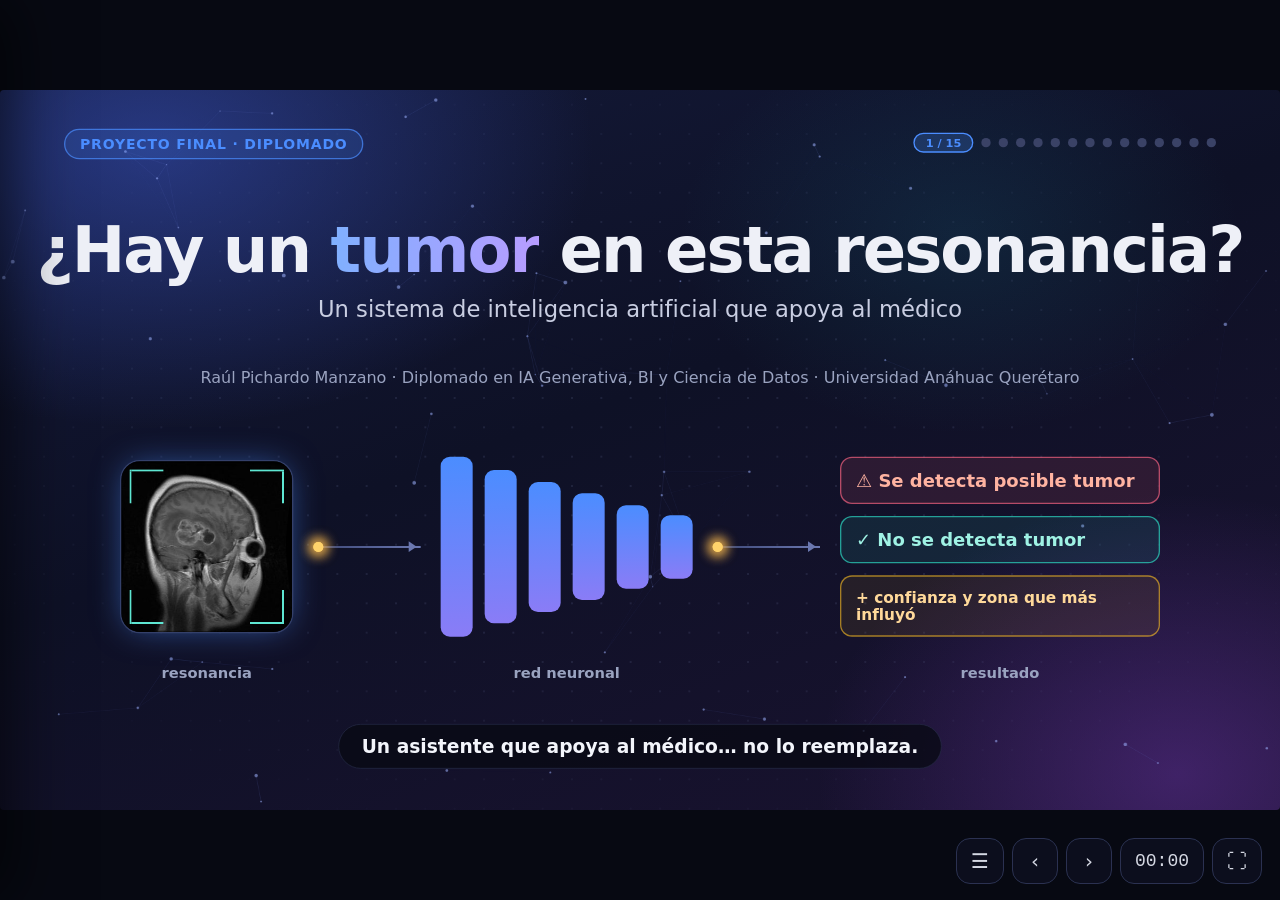
==== presentacion/presentacion.html @ 1e0844f5 "Proyecto final: sistema de apoyo para detección de tumores cerebrales Análisis completo (limpieza, e" ====
<!doctype html>
<html lang="es">
<head>
<meta charset="utf-8">
<meta name="viewport" content="width=device-width, initial-scale=1">
<title>Detección de tumores cerebrales con IA</title>
<style>
:root{
  --fondo:#0d1020; --texto:#eef0f7; --tenue:#9aa3c0; --tenue2:#69708c;
  --azul:#4b8dff; --verde:#2dd4bf; --naranja:#fb7a1e; --morado:#a78bfa; --rosa:#f0607f; --amarillo:#fbbf24;
  --tarjeta:rgba(20,24,44,.72); --borde:#2c3456;
  --sans:"Inter","Segoe UI Variable Display","Segoe UI",system-ui,-apple-system,Roboto,Arial,sans-serif;
  --mono:"JetBrains Mono","Cascadia Code","Consolas","Courier New",monospace;
  --acento:var(--azul);
}
*{box-sizing:border-box}
html,body{margin:0;height:100%;background:#070912;color:var(--texto);font-family:var(--sans);overflow:hidden}
button{font-family:inherit}
#escenario{position:absolute;left:50%;top:50%;width:1920px;height:1080px;transform-origin:center center;overflow:hidden;border-radius:6px}

/* ---------- fondo animado ---------- */
.fondo{position:absolute;inset:0;background:
  radial-gradient(1100px 700px at 12% 8%, rgba(56,82,190,.55), transparent 60%),
  radial-gradient(900px 700px at 92% 95%, rgba(110,54,170,.45), transparent 60%),
  radial-gradient(700px 500px at 75% 20%, rgba(30,120,150,.18), transparent 60%),
  linear-gradient(160deg,#141a3a 0%,#0e1126 45%,#1a1230 100%);
  animation:respira 18s ease-in-out infinite alternate}
@keyframes respira{from{filter:hue-rotate(0deg) brightness(1)}to{filter:hue-rotate(-14deg) brightness(1.08)}}
.rejilla{position:absolute;inset:0;background-image:radial-gradient(rgba(150,165,220,.12) 1.4px,transparent 1.6px);background-size:44px 44px;mask-image:radial-gradient(ellipse at center,#000 40%,transparent 85%)}
#particulas{position:absolute;inset:0}

/* ---------- cabecera fija ---------- */
.pildora{position:absolute;left:96px;top:58px;padding:9px 22px;border-radius:999px;font-size:21px;font-weight:700;letter-spacing:.06em;
  color:var(--acento);border:2px solid color-mix(in srgb,var(--acento) 70%,transparent);background:color-mix(in srgb,var(--acento) 14%,transparent);
  transition:color .6s,border-color .6s,background .6s;z-index:5}
.puntos{position:absolute;right:96px;top:64px;display:flex;gap:12px;align-items:center;z-index:5}
.puntos button{width:14px;height:14px;border-radius:999px;border:0;padding:0;background:#3a4266;cursor:pointer;transition:all .5s cubic-bezier(.2,.8,.2,1)}
.puntos button.visto{background:#5b6694}
.puntos button.actual{width:auto;height:30px;padding:0 16px;background:color-mix(in srgb,var(--acento) 22%,transparent);border:2px solid var(--acento);color:var(--acento);font-weight:700;font-size:17px}

/* ---------- diapositivas ---------- */
.slide{position:absolute;inset:0;opacity:0;visibility:hidden;transition:opacity .7s ease,visibility 0s linear .7s}
.slide.activa{opacity:1;visibility:visible;transition:opacity .7s ease}
.titulo{position:absolute;left:96px;top:118px;margin:0;font-size:68px;font-weight:800;letter-spacing:-.02em;line-height:1.08}
.subrayado{position:absolute;left:96px;top:208px;height:6px;width:0;border-radius:6px;background:var(--acento);transition:width .9s cubic-bezier(.2,.8,.2,1) .35s}
.slide.activa .subrayado{width:110px}
.cuerpo{position:absolute;left:96px;right:96px;top:268px;bottom:150px}

.en{opacity:0;transform:translateY(34px) scale(.98);filter:blur(6px)}
.slide.activa .en{opacity:1;transform:none;filter:none;transition:opacity .9s cubic-bezier(.2,.8,.2,1),transform .9s cubic-bezier(.2,.8,.2,1),filter .9s;transition-delay:calc(var(--d,0) * 1s)}
.slide.activa .en.izq{transition-delay:calc(var(--d,0) * 1s)}
.en.izq{transform:translateX(-50px)}
.en.der{transform:translateX(50px)}
.en.zoom{transform:scale(.85)}

.tarjeta{--c:var(--azul);position:relative;background:var(--tarjeta);border:2px solid var(--borde);border-radius:26px;padding:30px 34px;backdrop-filter:blur(6px)}
.tarjeta.brillo{border-color:color-mix(in srgb,var(--c) 75%,transparent);box-shadow:0 0 0 1px color-mix(in srgb,var(--c) 20%,transparent),0 0 42px -6px color-mix(in srgb,var(--c) 55%,transparent)}
.tarjeta.pulso{animation:pulso 2.6s ease-in-out infinite}
@keyframes pulso{50%{box-shadow:0 0 0 1px color-mix(in srgb,var(--c) 30%,transparent),0 0 70px 4px color-mix(in srgb,var(--c) 60%,transparent)}}
.c-azul{--c:var(--azul)} .c-verde{--c:var(--verde)} .c-naranja{--c:var(--naranja)} .c-morado{--c:var(--morado)} .c-rosa{--c:var(--rosa)} .c-amarillo{--c:var(--amarillo)}
.etiqueta{font-size:22px;font-weight:700;letter-spacing:.08em;text-transform:uppercase;color:var(--tenue)}
.grande{font-size:44px;font-weight:800;line-height:1.15}
.texto{font-size:30px;line-height:1.35;color:#d7dbea}
.tenue{color:var(--tenue)}
.mono{font-family:var(--mono)}
.chip{display:inline-flex;align-items:center;gap:10px;padding:10px 20px;border-radius:14px;border:2px solid var(--borde);background:#161a2e;font-size:24px;font-weight:600;color:#dfe3f2}
.chip b{font-family:var(--mono);font-weight:700}
.icono{width:1em;height:1em;vertical-align:-.12em}

/* ---------- narración ---------- */
.narracion{position:absolute;left:50%;bottom:62px;transform:translateX(-50%);max-width:1500px;padding:16px 34px;border-radius:999px;background:rgba(8,10,20,.78);
  border:1px solid #262c48;font-size:28px;font-weight:600;color:#f3f5fb;text-align:center;white-space:nowrap;z-index:5;transition:opacity .5s,transform .5s}
.narracion.cambia{opacity:0;transform:translateX(-50%) translateY(16px)}
.barra-avance{position:absolute;left:0;bottom:0;height:7px;width:0;background:linear-gradient(90deg,var(--azul),var(--morado),var(--verde));transition:width .8s cubic-bezier(.2,.8,.2,1);z-index:5}

/* ---------- controles (fuera del escenario) ---------- */
.controles{position:fixed;right:18px;bottom:16px;display:flex;gap:8px;z-index:50;opacity:.92;transition:opacity .6s}
.controles.oculto{opacity:0;pointer-events:none}
.controles button{min-width:46px;height:46px;border-radius:14px;border:1px solid #2f3657;background:rgba(15,18,34,.88);color:#e8ebf6;font-size:20px;cursor:pointer;padding:0 14px}
.controles button:hover,.controles button:focus-visible{background:#232a4b;outline:2px solid var(--azul);outline-offset:1px}
.reloj{font-family:var(--mono);font-size:18px!important}
.reloj.tarde{color:var(--naranja)}
.panel{position:fixed;left:0;top:0;bottom:0;width:380px;max-width:92vw;background:#0a0c18;box-shadow:20px 0 60px rgba(0,0,0,.6);border-right:1px solid #262c48;z-index:60;
  transform:translateX(-102%);transition:transform .45s cubic-bezier(.2,.8,.2,1);display:flex;flex-direction:column;color:var(--texto)}
.panel.abierto{transform:none}
.panel header{padding:22px 22px 10px;display:flex;justify-content:space-between;align-items:center}
.panel h2{margin:0;font-size:22px}
.panel .ayuda{padding:0 22px 12px;color:var(--tenue);font-size:14px;line-height:1.5}
.panel ol{list-style:none;margin:0;padding:6px 12px 20px;overflow:auto;flex:1}
.panel li{display:flex;align-items:center;gap:6px;margin:4px 0;border-radius:12px}
.panel li.actual{background:#1b2140}
.panel li.oculta .ir{opacity:.42;text-decoration:line-through}
.panel .ir{flex:1;text-align:left;background:none;border:0;color:inherit;font-size:16px;padding:11px 10px;border-radius:10px;cursor:pointer;display:flex;gap:10px}
.panel .ir span{font-family:var(--mono);color:var(--tenue);min-width:24px}
.panel .ojo{background:none;border:1px solid #2f3657;color:#cfd4e6;border-radius:10px;width:44px;height:38px;cursor:pointer;font-size:16px}
.panel .ojo[aria-pressed="false"]{color:#ff9b7a;border-color:#5a3a3a}
.panel .ir:hover,.panel .ojo:hover{background:#20274a}
.panel footer{padding:14px 22px;border-top:1px solid #262c48;display:flex;gap:10px}
.panel footer button,.panel header button{background:#1b2140;border:1px solid #2f3657;color:#e8ebf6;border-radius:10px;padding:9px 14px;cursor:pointer;font-size:14px}
.sr{position:absolute;width:1px;height:1px;overflow:hidden;clip:rect(0 0 0 0)}

/* =================== DIAPOSITIVA 1 · portada =================== */
.portada .sobre{position:absolute;left:0;right:0;top:170px;text-align:center}
.portada h1{margin:22px 0 0;font-size:96px;font-weight:800;letter-spacing:-.03em;line-height:1.02}
.portada h1 em{font-style:normal;background:linear-gradient(90deg,#7fb0ff,#b79cff,#5ee6d2);-webkit-background-clip:text;background-clip:text;color:transparent;background-size:200% 100%;animation:brillo 6s linear infinite}
@keyframes brillo{to{background-position:200% 0}}
.portada .sub{margin-top:18px;font-size:34px;color:#c9cee2}
.flujo{position:absolute;left:180px;right:180px;top:520px;height:330px;display:flex;align-items:center;justify-content:space-between}
.mri{position:relative;width:260px;height:260px;border-radius:30px;overflow:hidden;border:2px solid #34406a;background:#05060c;box-shadow:0 0 50px -10px rgba(75,141,255,.6)}
.mri img{width:100%;height:100%;object-fit:cover;opacity:.92}
.mri::after{content:"";position:absolute;left:0;right:0;height:70px;top:-70px;background:linear-gradient(180deg,transparent,rgba(94,230,210,.55),transparent);animation:escaneo 2.8s ease-in-out infinite}
@keyframes escaneo{to{top:260px}}
.esquinas{position:absolute;inset:12px;border:3px solid transparent;border-image:linear-gradient(#5ee6d2,#5ee6d2) 1;clip-path:polygon(0 0,22% 0,22% 4px,4px 4px,4px 22%,0 22%,0 78%,4px 78%,4px calc(100% - 4px),22% calc(100% - 4px),22% 100%,78% 100%,78% calc(100% - 4px),calc(100% - 4px) calc(100% - 4px),calc(100% - 4px) 78%,100% 78%,100% 22%,calc(100% - 4px) 22%,calc(100% - 4px) 4px,78% 4px,78% 0,100% 0,100% 100%,0 100%)}
.flecha{position:relative;flex:1;height:3px;margin:0 30px;background:linear-gradient(90deg,#3b4675,#6b78b0)}
.flecha::after{content:"";position:absolute;right:-2px;top:-7px;border:8px solid transparent;border-left:12px solid #6b78b0}
.flecha i{position:absolute;top:-6px;width:15px;height:15px;border-radius:50%;background:#ffd36b;box-shadow:0 0 18px 6px rgba(255,190,80,.7);animation:viaja 2.2s linear infinite}
.flecha i:nth-child(2){animation-delay:1.1s}
@keyframes viaja{from{left:0;opacity:0}15%{opacity:1}85%{opacity:1}to{left:100%;opacity:0}}
.capas{position:relative;display:flex;gap:18px;align-items:center;height:280px}
.capas span{display:block;width:48px;border-radius:14px;background:linear-gradient(180deg,#4b8dff,#8a7cf6);animation:late 2.4s ease-in-out infinite}
.capas span:nth-child(1){height:270px}.capas span:nth-child(2){height:230px;animation-delay:.15s}.capas span:nth-child(3){height:195px;animation-delay:.3s}
.capas span:nth-child(4){height:160px;animation-delay:.45s}.capas span:nth-child(5){height:125px;animation-delay:.6s}.capas span:nth-child(6){height:95px;animation-delay:.75s}
@keyframes late{50%{filter:brightness(1.45);box-shadow:0 0 26px rgba(138,124,246,.7)}}
.salidas{display:flex;flex-direction:column;gap:18px;width:480px}
.salida{display:flex;align-items:center;gap:16px;padding:18px 22px;border-radius:18px;font-size:27px;font-weight:700;border:2px solid}
.salida.si{color:#ffb3a1;border-color:rgba(240,96,127,.7);background:rgba(240,96,127,.12)}
.salida.no{color:#9ff2e4;border-color:rgba(45,212,191,.7);background:rgba(45,212,191,.1)}
.salida.zona{color:#ffd99a;border-color:rgba(251,191,36,.6);background:rgba(251,191,36,.08);font-size:23px}
.leyenda-flujo{position:absolute;left:180px;right:180px;top:862px;height:30px;color:var(--tenue);font-size:22px;font-weight:600}
.leyenda-flujo span{position:absolute;transform:translateX(-50%);white-space:nowrap}
.autor{position:absolute;left:0;right:0;top:418px;text-align:center;font-size:24px;color:var(--tenue)}

/* =================== 2 · el reto =================== */
.reto{display:grid;grid-template-columns:1fr 1fr;gap:56px}
.reto .casos{display:flex;flex-direction:column;gap:30px;justify-content:center}
.caso h3{margin:0 0 10px;font-size:40px}
.insignia{position:absolute;right:26px;top:-20px;padding:7px 16px;border-radius:999px;font-size:19px;font-weight:800;letter-spacing:.04em}
.rejilla100{display:grid;grid-template-columns:repeat(10,32px);gap:9px;justify-content:center}
.rejilla100 i{width:32px;height:32px;border-radius:50%;background:#2a3152;transition:background .3s,box-shadow .3s}
.rejilla100 i.ok{background:var(--azul);box-shadow:0 0 12px rgba(75,141,255,.6)}
.rejilla100 i.mal{background:var(--naranja);box-shadow:0 0 14px rgba(251,122,30,.8);animation:parpadeo 1.2s ease-in-out infinite}
@keyframes parpadeo{50%{transform:scale(.8)}}

/* =================== 3 · datos =================== */
.datos{display:grid;grid-template-columns:1.25fr 1fr;gap:54px}
.contadores{display:flex;align-items:center;gap:30px}
.contador{font-family:var(--mono);font-size:110px;font-weight:800;line-height:1}
.apilada{display:flex;height:64px;border-radius:16px;overflow:hidden;margin-top:36px;background:#1d2340}
.apilada span{height:100%;width:0;transition:width 1.4s cubic-bezier(.2,.8,.2,1)}
.lista-causas{display:grid;grid-template-columns:1fr 1fr;gap:12px 30px;margin-top:26px;font-size:24px}
.lista-causas div{display:flex;align-items:center;gap:12px}
.lista-causas i{width:18px;height:18px;border-radius:5px;flex:none}
.lista-causas b{font-family:var(--mono);margin-left:auto}
.espejo{display:flex;flex-direction:column;align-items:center;justify-content:center;gap:22px}
.par{display:flex;gap:26px}
.par figure{margin:0;text-align:center}
.par img{width:300px;height:300px;border-radius:22px;border:2px solid #34406a;display:block}
.par figcaption{margin-top:10px;font-size:20px;color:var(--tenue)}
.gira{animation:gira 5s ease-in-out infinite}
@keyframes gira{0%,30%{transform:perspective(900px) rotateY(0)}45%,85%{transform:perspective(900px) rotateY(180deg)}100%{transform:perspective(900px) rotateY(360deg)}}
.credito{position:absolute;left:0;bottom:0;font-size:17px;color:var(--tenue2)}

/* =================== 4 · sin trampa =================== */
.division{display:flex;height:140px;border-radius:22px;overflow:hidden;font-weight:800}
.division div{display:flex;flex-direction:column;justify-content:center;padding:0 34px;position:relative}
.division .ent{flex:80;background:linear-gradient(90deg,rgba(75,141,255,.35),rgba(75,141,255,.18));border:2px solid rgba(75,141,255,.7);border-radius:22px 0 0 22px}
.division .exa{flex:20;background:rgba(251,122,30,.18);border:2px solid rgba(251,122,30,.8);border-radius:0 22px 22px 0;animation:pulsoN 2.4s ease-in-out infinite}
@keyframes pulsoN{50%{box-shadow:inset 0 0 40px rgba(251,122,30,.4)}}
.division .num{font-family:var(--mono);font-size:46px}
.division small{font-size:22px;color:#d7dbea;font-weight:600}
.candado{position:absolute;right:24px;top:50%;transform:translateY(-50%);font-size:54px}
.kfold{display:grid;grid-template-columns:150px repeat(5,1fr);gap:10px;align-items:center}
.kfold span{height:46px;border-radius:10px;background:rgba(75,141,255,.25);border:1px solid rgba(75,141,255,.5);transition:all .5s}
.kfold span.prueba{background:rgba(167,139,250,.75);border-color:#c4b5fd;box-shadow:0 0 20px rgba(167,139,250,.7)}
.kfold label{font-size:21px;color:var(--tenue);font-weight:600}

/* =================== 5 · EDA =================== */
.eda{display:grid;grid-template-columns:1fr 1fr;gap:56px}
.grafica-brillo{position:relative;height:calc(100% - 40px)}
.barra-v{position:absolute;bottom:90px;width:170px;border-radius:18px 18px 6px 6px;height:0;transition:height 1.5s cubic-bezier(.2,.8,.2,1)}
.bigote{position:absolute;width:3px;background:#fff;opacity:0;transition:opacity .6s 1.5s}
.bigote::before,.bigote::after{content:"";position:absolute;left:-14px;width:31px;height:3px;background:#fff}
.bigote::before{top:0}.bigote::after{bottom:0}
.slide.activa .bigote{opacity:.9}
.valor-v{position:absolute;font-family:var(--mono);font-size:40px;font-weight:800;text-align:center;width:170px}
.nombre-v{position:absolute;bottom:40px;width:170px;text-align:center;font-size:25px;font-weight:700}
.eje-v{position:absolute;left:40px;right:20px;bottom:88px;height:3px;background:#3b4675}

/* =================== 6 · cómo aprende =================== */
.tuberia{display:flex;align-items:center;gap:0;height:310px}
.tuberia .paso{flex:none;text-align:center}
.mini-mri{width:200px;height:200px;border-radius:22px;overflow:hidden;border:2px solid #34406a;position:relative}
.mini-mri img{width:100%;height:100%;object-fit:cover}
.mini-mri::after{content:"";position:absolute;left:0;right:0;height:50px;top:-50px;background:linear-gradient(180deg,transparent,rgba(94,230,210,.5),transparent);animation:escaneo2 2.4s ease-in-out infinite}
@keyframes escaneo2{to{top:200px}}
.vector{display:grid;grid-template-columns:repeat(8,26px);gap:6px}
.vector i{width:26px;height:26px;border-radius:6px;background:var(--verde);animation:titila 1.8s ease-in-out infinite}
@keyframes titila{0%,100%{opacity:.25}50%{opacity:1}}
.competidores{display:flex;gap:18px;margin-top:40px;flex-wrap:wrap}
.competidor{cursor:pointer;border:2px solid #34406a;background:#141a32;color:var(--texto);border-radius:18px;padding:18px 24px;font-size:25px;font-weight:700;transition:all .35s}
.competidor:hover,.competidor:focus-visible{transform:translateY(-4px);border-color:var(--azul);outline:none}
.competidor.sel{border-color:var(--c);background:color-mix(in srgb,var(--c) 18%,#141a32);box-shadow:0 0 30px -4px color-mix(in srgb,var(--c) 70%,transparent)}
.descripcion{margin-top:28px;min-height:120px;font-size:32px;line-height:1.35;color:#e2e6f3;transition:opacity .4s}

/* =================== 7 · curva =================== */
.curva{display:grid;grid-template-columns:1.55fr 1fr;gap:46px}
.curva svg{width:100%;height:100%;overflow:visible}
.curva text{font-family:var(--sans);fill:var(--tenue);font-size:22px}
.trazo{fill:none;stroke-width:6;stroke-linecap:round;stroke-linejoin:round}
.lado{display:flex;flex-direction:column;gap:24px;justify-content:center}

/* =================== 8 · quién ganó =================== */
.pestanas{display:flex;gap:14px;margin-bottom:34px}
.pestana{border:2px solid #34406a;background:#141a32;color:#dfe3f2;border-radius:999px;padding:12px 26px;font-size:24px;font-weight:700;cursor:pointer;transition:all .3s}
.pestana[aria-selected="true"]{border-color:var(--azul);background:rgba(75,141,255,.2);color:#fff;box-shadow:0 0 24px -4px rgba(75,141,255,.7)}
.filas{position:relative;display:flex;flex-direction:column;gap:22px}
.fila{display:grid;grid-template-columns:400px 1fr 170px;align-items:center;gap:24px}
.fila .nom{font-size:28px;font-weight:700;display:flex;align-items:center;gap:12px}
.fila .pista{position:relative;height:56px;border-radius:14px;background:#1a2040;overflow:hidden}
.fila .rel{position:absolute;left:0;top:0;bottom:0;width:0;border-radius:14px;transition:width 1.2s cubic-bezier(.2,.8,.2,1),background .5s}
.fila .val{font-family:var(--mono);font-size:36px;font-weight:800;text-align:right}
.fila.mejor .rel{box-shadow:0 0 30px rgba(45,212,191,.8)}
.corona{font-size:28px;opacity:0;transition:opacity .4s}
.fila.mejor .corona{opacity:1}
.meta{position:absolute;top:-14px;bottom:-14px;width:0;border-left:4px dashed var(--amarillo);transition:left 1s,opacity .5s;z-index:2}
.meta span{position:absolute;top:-34px;left:-60px;width:120px;text-align:center;color:var(--amarillo);font-weight:800;font-size:20px}
.nota-escala{margin-top:22px;font-size:21px;color:var(--tenue)}

/* =================== 9 · honesta =================== */
.honesta{display:grid;grid-template-columns:1fr 1fr;grid-template-rows:auto auto auto;gap:26px}
.honesta .tarjeta{display:flex;gap:24px;align-items:center;padding:26px 30px}
.honesta .tarjeta .ico{font-size:64px;flex:none;width:90px;text-align:center;line-height:1;animation:flota 4s ease-in-out infinite}
.honesta .tarjeta div{font-size:28px;line-height:1.3}
.honesta .tarjeta b.n{font-family:var(--mono);font-size:40px;display:block}
.mensaje{grid-column:1 / -1;display:grid;place-items:center;text-align:center;font-size:44px;font-weight:800;padding:26px;border-radius:24px;
  background:linear-gradient(90deg,rgba(75,141,255,.16),rgba(167,139,250,.2),rgba(45,212,191,.16));border:2px solid #3e4a7c}

/* =================== 10 · app =================== */
.app{display:grid;grid-template-columns:1.45fr 1fr;gap:48px;align-items:center}
.pantalla{border-radius:22px;overflow:hidden;border:2px solid #3a4677;box-shadow:0 30px 80px -20px rgba(0,0,0,.8),0 0 60px -10px rgba(75,141,255,.5);animation:flota 6s ease-in-out infinite}
.pantalla img{display:block;width:100%}
@keyframes flota{50%{transform:translateY(-12px)}}
.pasos{display:flex;flex-direction:column;gap:20px}
.pasoapp{display:flex;align-items:center;gap:20px;font-size:30px;font-weight:700}
.pasoapp i{font-style:normal;flex:none;width:58px;height:58px;border-radius:50%;display:grid;place-items:center;font-family:var(--mono);font-size:26px;background:rgba(75,141,255,.2);border:2px solid var(--azul);color:#cfe0ff}
.pasoapp small{display:block;font-size:22px;font-weight:500;color:var(--tenue)}

/* =================== 11 · admin =================== */
.admin{display:grid;grid-template-columns:1fr 1.15fr;gap:48px}
.funciones{display:grid;grid-template-columns:1fr 1fr;gap:22px;align-content:center}
.funciones .tarjeta{padding:26px}
.funciones .ico{font-size:48px}
.funciones h3{margin:8px 0 6px;font-size:30px}
.funciones p{margin:0;font-size:22px;color:var(--tenue);line-height:1.35}
.deslizador input{width:100%;accent-color:var(--azul);height:34px;cursor:pointer}
.marcas{display:flex;justify-content:space-between;font-family:var(--mono);color:var(--tenue);font-size:20px}
.lectura{display:grid;grid-template-columns:1fr 1fr;gap:20px;margin-top:20px}
.lectura .tarjeta{padding:22px 24px}
.lectura .n{font-family:var(--mono);font-size:64px;font-weight:800;line-height:1.1}
.mini-barra{height:14px;border-radius:8px;background:#1d2340;overflow:hidden;margin-top:12px}
.mini-barra span{display:block;height:100%;transition:width .5s cubic-bezier(.2,.8,.2,1)}
.umbral-valor{font-family:var(--mono);font-size:72px;font-weight:800;color:#cfe0ff}

/* =================== 12 · datos e IA =================== */
.bi{display:grid;grid-template-columns:1fr 1.1fr;gap:44px}
.estrella svg{width:100%;height:100%;overflow:visible}
.estrella text{font-family:var(--sans);font-weight:700;fill:#eef0f7;font-size:24px;text-anchor:middle;dominant-baseline:middle}
.chat{display:flex;flex-direction:column;gap:16px;height:100%;padding:28px}
.burbuja{max-width:88%;padding:16px 22px;border-radius:20px;font-size:26px;line-height:1.35;animation:aparece .45s cubic-bezier(.2,.8,.2,1) both}
@keyframes aparece{from{opacity:0;transform:translateY(14px)}}
.burbuja.usuario{align-self:flex-end;background:rgba(75,141,255,.25);border:1px solid rgba(75,141,255,.6);border-bottom-right-radius:6px}
.burbuja.ia{align-self:flex-start;background:rgba(45,212,191,.14);border:1px solid rgba(45,212,191,.5);border-bottom-left-radius:6px}
.burbuja.sql{align-self:flex-start;font-family:var(--mono);font-size:20px;white-space:pre;background:#0b0e1c;border:1px solid #2f3657;color:#a9c3ff}
.burbuja.bloqueo{align-self:flex-start;background:rgba(240,96,127,.16);border:1px solid rgba(240,96,127,.7);color:#ffc2cf;font-weight:700}
.cursor::after{content:"▍";animation:parpadeo2 .8s steps(1) infinite;margin-left:2px;color:#9fb4ff}
@keyframes parpadeo2{50%{opacity:0}}

/* =================== Power BI simulado =================== */
.pbi{position:absolute;left:96px;right:96px;top:246px;bottom:132px;border-radius:14px;overflow:hidden;background:#f3f2f1;color:#252423;
  font-family:"Segoe UI","Segoe UI Variable Text",var(--sans);display:grid;grid-template-rows:46px 1fr 42px;
  box-shadow:0 30px 80px -20px rgba(0,0,0,.85),0 0 60px -12px rgba(242,200,17,.45)}
.pbi-barra{background:#1b1a19;color:#fff;display:flex;align-items:center;gap:14px;padding:0 18px;font-size:18px}
.pbi-barra .archivo{color:#c8c6c4;font-size:16px}
.pbi-barra .sim{margin-left:auto;font-size:15px;color:#1b1a19;background:#f2c811;border-radius:999px;padding:4px 14px;font-weight:700}
.pbi-lienzo{position:relative;padding:14px;display:grid;gap:12px;min-height:0}
.pbi-l1{grid-template-columns:230px 1fr 1fr;grid-template-rows:132px 1fr;grid-template-areas:"slicer kpis kpis" "slicer barras disp"}
.pbi-l2{grid-template-columns:1.3fr 1fr .78fr;grid-template-rows:1fr 1fr;grid-template-areas:"linea matriz gauge" "linea dona slicer"}
.pbi-visual{background:#fff;border-radius:6px;box-shadow:0 1px 4px rgba(0,0,0,.13);padding:10px 16px;position:relative;min-height:0;display:flex;flex-direction:column;transition:box-shadow .3s}
.pbi-visual:hover{box-shadow:0 0 0 2px #c8c6c4,0 4px 14px rgba(0,0,0,.12)}
.pbi-visual h4{margin:0 0 4px;font-size:18px;font-weight:600;color:#252423}
.pbi-visual svg{flex:1;width:100%;min-height:0;overflow:visible}
.pbi-visual svg text{font-family:"Segoe UI",var(--sans);fill:#605e5c;font-size:15px}
.pbi-slicer{gap:8px}
.pbi-slicer button{display:flex;align-items:center;gap:10px;width:100%;text-align:left;border:1px solid #e1dfdd;background:#fff;border-radius:4px;padding:9px 10px;font:600 16px "Segoe UI",var(--sans);color:#323130;cursor:pointer;transition:all .25s}
.pbi-slicer button i{width:16px;height:16px;border-radius:3px;border:2px solid #8a8886;flex:none;transition:all .25s}
.pbi-slicer button[aria-pressed="true"]{background:#eff6fc;border-color:#118dff}
.pbi-slicer button[aria-pressed="true"] i{background:var(--cm);border-color:var(--cm)}
.pbi-slicer button:hover{background:#f3f2f1}
.pbi-kpis{grid-area:kpis;display:grid;grid-template-columns:repeat(4,1fr);gap:12px}
.pbi-kpi{align-items:center;justify-content:center;text-align:center}
.pbi-kpi .v{font-size:46px;font-weight:600;color:#252423;line-height:1.1;font-variant-numeric:tabular-nums}
.pbi-kpi .l{font-size:16px;color:#605e5c}
.pbi-kpi.alerta .v{color:#c4314b}
.pbi-tip{position:absolute;z-index:9;pointer-events:none;background:#fff;color:#252423;border-radius:4px;box-shadow:0 4px 18px rgba(0,0,0,.28);padding:8px 12px;font-size:16px;line-height:1.45;opacity:0;transition:opacity .15s;white-space:nowrap}
.pbi-tip b{display:block;font-size:15px;color:#605e5c;font-weight:600}
.pbi-pestanas{background:#e1dfdd;display:flex;gap:3px;padding:0 14px;align-items:flex-end}
.pbi-pestanas button{border:0;background:#f3f2f1;color:#605e5c;font:500 16px "Segoe UI",var(--sans);padding:9px 18px;border-radius:4px 4px 0 0;cursor:pointer}
.pbi-pestanas button.act{background:#fff;color:#252423;font-weight:700;box-shadow:inset 0 -3px 0 #f2c811}
.pbi-pestanas button:hover{color:#252423}
.pbi-matriz{width:100%;table-layout:fixed;border-collapse:separate;border-spacing:6px;font-size:17px;margin-top:2px}
.pbi-matriz th{font-weight:600;color:#605e5c;font-size:15px;text-align:center;padding:0 2px 2px}
.pbi-matriz th:first-child{width:24%}
.pbi-matriz th.fila{text-align:left;font-size:16px;color:#323130;vertical-align:middle}
.pbi-matriz td{height:88px;text-align:center;font-size:36px;font-weight:600;line-height:1.05;border-radius:4px;transition:background .5s;cursor:default;font-variant-numeric:tabular-nums}
.pbi-matriz td small{display:block;font-size:14px;font-weight:600;color:#3b3a39;opacity:.85}
.pbi-leyenda{display:flex;flex-wrap:wrap;gap:6px 16px;font-size:15px;color:#605e5c;margin-top:4px}
.pbi-leyenda span{display:flex;align-items:center;gap:6px;cursor:pointer}
.pbi-leyenda span i{width:12px;height:12px;border-radius:50%}
.pbi-leyenda span.apagado{opacity:.4}
.pbi-pista{position:absolute;right:18px;top:12px;font-size:14px;font-weight:700;color:#0f6cbd;background:#eff6fc;border-radius:999px;padding:3px 10px;animation:latido 1.6s ease-in-out infinite}
@keyframes latido{50%{transform:scale(1.07)}}
.pbi rect.barra-pbi{transition:width 1s cubic-bezier(.2,.8,.2,1),opacity .35s}
.pbi circle.punto-pbi{transition:r .35s,opacity .35s,stroke-width .35s;cursor:pointer}
.pbi path.linea-pbi{transition:stroke .35s,stroke-width .35s,opacity .35s}

/* =================== 13 · cierre =================== */
.cierre{display:grid;grid-template-columns:repeat(3,1fr);gap:28px}
.cierre .tarjeta{padding:34px 30px;min-height:250px}
.cierre .n{font-family:var(--mono);font-size:58px;font-weight:800;opacity:.9}
.cierre h3{margin:10px 0 0;font-size:34px;line-height:1.25}
.limites{display:flex;gap:16px;justify-content:center;margin-top:40px;flex-wrap:wrap}
.gracias{text-align:center;margin-top:44px;font-size:84px;font-weight:800;letter-spacing:-.02em}
.gracias span{font-size:38px;font-weight:700;color:var(--tenue);display:block;margin-top:6px}
</style>
</head>
<body>
<div id="escenario" role="region" aria-roledescription="presentación" aria-label="Detección de tumores cerebrales con IA">
  <div class="fondo"></div>
  <div class="rejilla"></div>
  <canvas id="particulas" width="1920" height="1080" aria-hidden="true"></canvas>

  <div class="pildora" id="pildora">PROYECTO FINAL</div>
  <nav class="puntos" id="puntos" aria-label="Diapositivas"></nav>

  <!-- 1 · PORTADA -->
  <section class="slide portada" data-titulo="Portada" data-parte="PROYECTO FINAL · DIPLOMADO" data-color="azul"
    data-narracion="Un asistente que apoya al médico… no lo reemplaza.">
    <div class="sobre">
      <h1 class="en" style="--d:.1">¿Hay un <em>tumor</em> en esta resonancia?</h1>
      <div class="sub en" style="--d:.35">Un sistema de inteligencia artificial que apoya al médico</div>
    </div>
    <div class="autor en" style="--d:.55">Raúl Pichardo Manzano · Diplomado en IA Generativa, BI y Ciencia de Datos · Universidad Anáhuac Querétaro</div>
    <div class="flujo">
      <div class="mri en zoom" style="--d:.7"><img src="img/par_b.jpg" alt="Resonancia magnética de ejemplo"><div class="esquinas"></div></div>
      <div class="flecha en" style="--d:.9"><i></i><i></i></div>
      <div class="capas en" style="--d:1.0" aria-label="Red neuronal"><span></span><span></span><span></span><span></span><span></span><span></span></div>
      <div class="flecha en" style="--d:1.15"><i></i><i></i></div>
      <div class="salidas">
        <div class="salida si en der" style="--d:1.3">⚠ Se detecta posible tumor</div>
        <div class="salida no en der" style="--d:1.45">✓ No se detecta tumor</div>
        <div class="salida zona en der" style="--d:1.6">+ confianza y zona que más influyó</div>
      </div>
    </div>
    <div class="leyenda-flujo en" style="--d:1.7"><span id="ley-mri">resonancia</span><span id="ley-red">red neuronal</span><span id="ley-res">resultado</span></div>
  </section>

  <!-- 2 · EL RETO -->
  <section class="slide" data-titulo="El reto" data-parte="PARTE 1 · EL PROBLEMA" data-color="naranja"
    data-narracion="Por eso medimos sobre todo cuántos tumores detecta: la sensibilidad.">
    <h2 class="titulo en">No todos los errores pesan igual</h2><div class="subrayado"></div>
    <div class="cuerpo reto">
      <div class="casos">
        <div class="tarjeta brillo pulso c-naranja caso en izq" style="--d:.3">
          <span class="insignia" style="background:var(--naranja);color:#1a0d02">EL MÁS GRAVE</span>
          <h3>Falso negativo</h3><div class="texto">Dice <b>“sin tumor”</b>… y sí había.</div>
        </div>
        <div class="tarjeta brillo c-azul caso en izq" style="--d:.55">
          <span class="insignia" style="background:var(--azul);color:#06122b">UN ESTUDIO DE MÁS</span>
          <h3>Falso positivo</h3><div class="texto">Dice <b>“tumor”</b>… y no había.</div>
        </div>
      </div>
      <div class="tarjeta brillo c-verde en der" style="--d:.7;display:flex;flex-direction:column;align-items:center;justify-content:center;gap:26px">
        <div class="etiqueta">La meta · sensibilidad</div>
        <div class="rejilla100" id="rejilla100" aria-label="98 de cada 100 tumores detectados"></div>
        <div class="grande" style="text-align:center">Detectar <span class="mono" style="color:var(--verde)">98</span> de cada <span class="mono">100</span> tumores</div>
      </div>
    </div>
  </section>

  <!-- 3 · LOS DATOS -->
  <section class="slide" data-titulo="Los datos" data-parte="PARTE 2 · LOS DATOS" data-color="verde"
    data-narracion="Casi la mitad eran copias: sin quitarlas, el examen sería trampa.">
    <h2 class="titulo en">La mitad eran copias</h2><div class="subrayado"></div>
    <div class="cuerpo datos">
      <div>
        <div class="contadores en" style="--d:.3">
          <div><div class="etiqueta">Descargadas</div><div class="contador" data-contar="7200">0</div></div>
          <div style="font-size:70px;color:var(--tenue)">→</div>
          <div><div class="etiqueta">Únicas</div><div class="contador" style="color:var(--verde)" data-contar="3600" data-retardo="900">0</div></div>
        </div>
        <div class="apilada en" style="--d:.6" id="apilada"></div>
        <div class="lista-causas en" style="--d:.8" id="causas"></div>
        <div class="en" style="--d:1;margin-top:30px;display:flex;gap:14px">
          <span class="chip">Con tumor <b data-contar="3233">0</b></span>
          <span class="chip">Sin tumor <b data-contar="367">0</b></span>
        </div>
      </div>
      <div class="tarjeta brillo c-verde espejo en der" style="--d:.5">
        <div class="par">
          <figure><img src="img/par_a.jpg" alt="Resonancia original"><figcaption>original</figcaption></figure>
          <figure><img class="gira" src="img/par_b.jpg" alt="La misma resonancia volteada en espejo"><figcaption>¿otra imagen?</figcaption></figure>
        </div>
        <div class="grande" style="text-align:center">¡La misma, volteada!</div>
      </div>
      <div class="credito">Dataset: Brain Tumor MRI Dataset · Masoud Nickparvar · Kaggle · CC BY 4.0</div>
    </div>
  </section>

  <!-- 4 · SIN TRAMPA -->
  <section class="slide" data-titulo="Sin hacer trampa" data-parte="PARTE 2 · LOS DATOS" data-color="morado"
    data-narracion="Como estudiar con exámenes de práctica… y guardar el examen final bajo llave.">
    <h2 class="titulo en">Un examen final que nadie vio</h2><div class="subrayado"></div>
    <div class="cuerpo">
      <div class="division en" style="--d:.3">
        <div class="ent"><span class="num" data-contar="2880">0</span><small>para aprender · 80 %</small></div>
        <div class="exa"><span class="num" data-contar="720">0</span><small>examen final · 20 %</small><span class="candado" aria-hidden="true">🔒</span></div>
      </div>
      <div style="display:grid;grid-template-columns:1.35fr 1fr;gap:46px;margin-top:46px">
        <div class="tarjeta en" style="--d:.6">
          <div class="etiqueta" style="margin-bottom:18px">Validación cruzada · 5 rondas</div>
          <div class="kfold" id="kfold"></div>
          <div class="texto tenue" style="margin-top:16px;font-size:24px">Cada parte es “examen de práctica” una vez</div>
        </div>
        <div class="tarjeta brillo c-morado en der" style="--d:.8;display:flex;flex-direction:column;justify-content:center;gap:16px">
          <div style="font-size:64px">🔗</div>
          <div class="grande">Imágenes parecidas, siempre del mismo lado</div>
          <div class="texto tenue" style="font-size:24px">Así ninguna “se copia” del entrenamiento</div>
        </div>
      </div>
    </div>
  </section>

  <!-- 5 · EDA -->
  <section class="slide" data-titulo="Lo que dicen los datos" data-parte="PARTE 3 · ESTADÍSTICA" data-color="amarillo"
    data-narracion="La estadística nos avisó de una trampa antes de entrenar.">
    <h2 class="titulo en">Las imágenes sin tumor brillan más</h2><div class="subrayado"></div>
    <div class="cuerpo eda">
      <div class="tarjeta en" style="--d:.3">
        <div class="etiqueta">Brillo promedio · intervalo de confianza 95 %</div>
        <div class="grafica-brillo" id="grafica-brillo"></div>
      </div>
      <div style="display:flex;flex-direction:column;gap:26px;justify-content:center">
        <div class="tarjeta brillo c-amarillo en der" style="--d:.6">
          <div class="etiqueta">Prueba de hipótesis</div>
          <div class="grande">Diferencia real, no casualidad</div>
          <div class="texto" style="margin-top:8px"><span class="chip">Mann-Whitney · <b>p &lt; 0.001</b></span></div>
        </div>
        <div class="tarjeta brillo pulso c-naranja en der" style="--d:.85">
          <div class="etiqueta" style="color:#ffb27a">⚠ Riesgo</div>
          <div class="grande">La IA podría fijarse en el brillo… no en el tumor</div>
          <div class="texto tenue" style="font-size:24px;margin-top:8px">Por eso un competidor solo mira el brillo</div>
        </div>
      </div>
    </div>
  </section>

  <!-- 6 · CÓMO APRENDE -->
  <section class="slide" data-titulo="Cómo aprende" data-parte="PARTE 4 · LOS MODELOS" data-color="azul"
    data-narracion="Cinco competidores, el mismo examen y las mismas reglas.">
    <h2 class="titulo en">Cómo aprende la computadora</h2><div class="subrayado"></div>
    <div class="cuerpo">
      <div class="tuberia">
        <div class="paso en" style="--d:.3"><div class="mini-mri"><img src="img/par_a.jpg" alt="Resonancia"></div><div class="tenue" style="margin-top:10px;font-size:22px">imagen</div></div>
        <div class="flecha en" style="--d:.45"><i></i><i></i></div>
        <div class="paso tarjeta brillo c-azul en" style="--d:.6;padding:24px 30px">
          <div class="capas" style="height:150px;gap:10px;justify-content:center"><span style="height:150px;width:30px"></span><span style="height:125px;width:30px"></span><span style="height:100px;width:30px"></span><span style="height:78px;width:30px"></span></div>
          <div style="font-size:26px;font-weight:800;margin-top:10px">MobileNetV2</div><div class="tenue" style="font-size:20px">ya sabe ver bordes y formas</div>
        </div>
        <div class="flecha en" style="--d:.75"><i></i><i></i></div>
        <div class="paso en" style="--d:.9"><div class="vector" id="vector"></div><div style="margin-top:12px;font-size:26px;font-weight:800"><span class="mono">1,280</span> números</div><div class="tenue" style="font-size:20px">por imagen</div></div>
        <div class="flecha en" style="--d:1.05"><i></i><i></i></div>
        <div class="paso en" style="--d:1.2"><div style="font-size:80px;line-height:1">🏁</div><div style="margin-top:12px;font-size:26px;font-weight:800">5 modelos</div></div>
      </div>
      <div class="competidores en" style="--d:1.3" id="competidores" role="tablist" aria-label="Modelos"></div>
      <div class="descripcion" id="descripcion" aria-live="polite"></div>
    </div>
  </section>

  <!-- 7 · LA RED APRENDE -->
  <section class="slide" data-titulo="La red neuronal aprende" data-parte="PARTE 4 · LA RED NEURONAL" data-color="morado"
    data-narracion="Se detuvo sola cuando dejó de mejorar con imágenes que no conocía.">
    <h2 class="titulo en">¿La red aprendió bien?</h2><div class="subrayado"></div>
    <div class="cuerpo curva">
      <div class="tarjeta en" style="--d:.3;padding:26px 30px 40px">
        <svg id="svg-curva" viewBox="0 0 1000 560" role="img" aria-label="Curvas de aprendizaje: error en entrenamiento y en validación por época; el mejor punto es la época 12"></svg>
      </div>
      <div class="lado">
        <div class="tarjeta brillo c-verde en der" style="--d:1.6"><div class="etiqueta">Diagnóstico automático</div><div class="grande" style="color:var(--verde)">✓ Convergió</div></div>
        <div class="tarjeta en der" style="--d:1.9"><div class="grande" style="font-size:34px">Mejor punto: época <span class="mono" style="color:var(--amarillo)">12</span></div><div class="texto tenue" style="font-size:24px">8 épocas sin mejorar → se detiene y guarda la mejor</div></div>
        <div class="texto tenue en der" style="--d:2.2;font-size:21px">Es el mínimo del error de validación, no una garantía de mínimo global.</div>
      </div>
    </div>
  </section>

  <!-- 8 · QUIÉN GANÓ -->
  <section class="slide" data-titulo="¿Quién ganó?" data-parte="PARTE 5 · RESULTADOS" data-color="verde"
    data-narracion="Examen final: 720 imágenes que ningún modelo había visto.">
    <h2 class="titulo en">¿Quién ganó el examen final?</h2><div class="subrayado"></div>
    <div class="cuerpo">
      <div class="pestanas en" style="--d:.2" role="tablist" id="pestanas"></div>
      <div class="filas en" style="--d:.4" id="filas"><div class="meta" id="meta"><span>meta 98 %</span></div></div>
      <div class="nota-escala en" style="--d:.6" id="nota-escala"></div>
    </div>
  </section>

  <!-- 9 · COMPARACIÓN HONESTA -->
  <section class="slide" data-titulo="Comparación honesta" data-parte="PARTE 5 · RESULTADOS" data-color="rosa"
    data-narracion="Si un modelo más simple gana, también es un resultado válido.">
    <h2 class="titulo en">Comparación honesta</h2><div class="subrayado"></div>
    <div class="cuerpo honesta">
      <div class="tarjeta brillo c-verde en izq" style="--d:.3"><div class="ico">🏆</div><div><b class="n" style="color:var(--verde)">98.3 %</b>Random Forest: el único que llega a la meta</div></div>
      <div class="tarjeta brillo c-naranja en der" style="--d:.45"><div class="ico">🧠</div><div><b class="n" style="color:var(--naranja)">96.8 %</b>La red neuronal: 21 tumores sin detectar</div></div>
      <div class="tarjeta brillo c-azul en izq" style="--d:.6"><div class="ico">⚖️</div><div><b class="n" style="color:var(--azul)">p = 0.016</b>En tumores, el SVM superó a la red</div></div>
      <div class="tarjeta brillo c-amarillo en der" style="--d:.75"><div class="ico">💡</div><div><b class="n" style="color:var(--amarillo)">51</b>falsas alarmas del modelo “solo brillo”</div></div>
      <div class="mensaje en zoom" style="--d:1">Más complejo no siempre es mejor… y lo decimos</div>
    </div>
  </section>

  <!-- 10 · LA APP -->
  <section class="slide" data-titulo="La aplicación" data-parte="PARTE 6 · EL SISTEMA" data-color="azul"
    data-narracion="El mapa muestra la zona que más influyó, no la ubicación del tumor.">
    <h2 class="titulo en">Así lo usa el doctor</h2><div class="subrayado"></div>
    <div class="cuerpo app">
      <div class="pantalla en zoom" style="--d:.3"><img src="img/resultado_app.jpg" alt="Tarjeta de resultado de la aplicación con la imagen original y el mapa de la zona que más influyó"></div>
      <div class="pasos">
        <div class="pasoapp en der" style="--d:.6"><i>1</i><div>Inicia sesión<small>usuario y contraseña</small></div></div>
        <div class="pasoapp en der" style="--d:.8"><i>2</i><div>Sube la resonancia<small>una o varias, en segundos</small></div></div>
        <div class="pasoapp en der" style="--d:1.0"><i>3</i><div>Resultado y confianza<small>+ zona que más influyó</small></div></div>
        <div class="pasoapp en der" style="--d:1.2"><i>4</i><div>Confirma o corrige<small>y queda guardado</small></div></div>
      </div>
    </div>
  </section>

  <!-- 11 · ADMINISTRADOR -->
  <section class="slide" data-titulo="El administrador" data-parte="PARTE 6 · EL SISTEMA" data-color="morado"
    data-narracion="Bajar el umbral detecta más tumores… a cambio de más falsas alarmas.">
    <h2 class="titulo en">El administrador tiene el control</h2><div class="subrayado"></div>
    <div class="cuerpo admin">
      <div class="funciones">
        <div class="tarjeta en" style="--d:.3"><div class="ico">🔁</div><h3>Reentrenar</h3><p>en segundo plano, con barra de avance</p></div>
        <div class="tarjeta en" style="--d:.45"><div class="ico">🏷️</div><h3>Versiones</h3><p>aprueba o regresa a la anterior</p></div>
        <div class="tarjeta en" style="--d:.6"><div class="ico">📒</div><h3>Bitácora</h3><p>cada acción queda registrada</p></div>
        <div class="tarjeta en" style="--d:.75"><div class="ico">🛡️</div><h3>Permisos</h3><p>un doctor recibe <b class="mono">403</b> en rutas de admin</p></div>
      </div>
      <div class="tarjeta brillo c-morado en der deslizador" style="--d:.6">
        <div style="display:flex;justify-content:space-between;align-items:baseline">
          <div><div class="etiqueta">Umbral de decisión · pruébalo</div><div class="umbral-valor" id="umbral-valor">0.52</div></div>
          <span class="chip" id="umbral-actual">umbral actual</span>
        </div>
        <label class="sr" for="umbral">Umbral de decisión</label>
        <input id="umbral" type="range" min="0" max="19" step="1" value="10">
        <div class="marcas"><span>0.05 · más alertas</span><span>0.95 · menos alertas</span></div>
        <div class="lectura">
          <div class="tarjeta"><div class="etiqueta" style="color:#ffb27a">Tumores sin detectar</div><div class="n" id="u-fn">51</div><div class="tenue">de 2,586</div><div class="mini-barra"><span id="u-fn-b" style="background:var(--naranja)"></span></div></div>
          <div class="tarjeta"><div class="etiqueta" style="color:#9fc0ff">Falsas alarmas</div><div class="n" id="u-fp">28</div><div class="tenue">de 294</div><div class="mini-barra"><span id="u-fp-b" style="background:var(--azul)"></span></div></div>
        </div>
        <div class="tenue" style="font-size:18px;margin-top:14px">Datos reales: validación cruzada de la red (2,880 imágenes)</div>
      </div>
    </div>
  </section>

  <!-- 12 · DATOS E IA GENERATIVA -->
  <section class="slide" data-titulo="Datos e IA generativa" data-parte="PARTE 7 · DATOS E IA GENERATIVA" data-color="verde"
    data-narracion="Le preguntas en español; Claude escribe la consulta… solo de lectura.">
    <h2 class="titulo en">Todo queda guardado… y se puede preguntar</h2><div class="subrayado"></div>
    <div class="cuerpo bi">
      <div class="tarjeta estrella en" style="--d:.3;padding:18px 22px">
        <svg id="svg-estrella" viewBox="0 0 760 560" role="img" aria-label="Modelo estrella: la tabla de predicciones al centro con paciente, fecha, doctor, modelo y diagnóstico alrededor"></svg>
      </div>
      <div class="tarjeta brillo c-verde en der" style="--d:.5;padding:0">
        <div class="chat" id="chat" aria-live="polite"></div>
      </div>
    </div>
  </section>

  <!-- 13 · POWER BI: COMPARACIÓN -->
  <section class="slide" data-titulo="Power BI · Comparación de modelos" data-parte="PARTE 7 · POWER BI" data-color="amarillo"
    data-narracion="Tocas un modelo… y todas las gráficas se actualizan, como en Power BI.">
    <h2 class="titulo en">El tablero en Power BI</h2><div class="subrayado"></div>
    <div class="pbi en zoom" style="--d:.3" id="pbi1">
      <div class="pbi-barra">
        <svg width="26" height="26" viewBox="0 0 26 26" aria-hidden="true"><rect x="2" y="12" width="6" height="12" rx="1.5" fill="#f2c811"/><rect x="10" y="7" width="6" height="17" rx="1.5" fill="#f2c811" opacity=".85"/><rect x="18" y="2" width="6" height="22" rx="1.5" fill="#f2c811" opacity=".7"/></svg>
        <b>Power BI</b><span class="archivo">tumores_cerebrales.pbix</span>
        <span class="sim">Simulación con datos reales del examen final</span>
      </div>
      <div class="pbi-lienzo pbi-l1">
        <div class="pbi-visual pbi-slicer" style="grid-area:slicer" id="pbi1-slicer"><h4>Modelo</h4></div>
        <div class="pbi-kpis" id="pbi1-kpis"></div>
        <div class="pbi-visual" style="grid-area:barras"><h4>Tumores sin detectar · de 647</h4><span class="pbi-pista">clic en una barra</span><svg id="pbi1-barras" viewBox="0 0 640 300" preserveAspectRatio="xMidYMid meet"></svg></div>
        <div class="pbi-visual" style="grid-area:disp"><h4>Detecta tumores contra evita falsas alarmas</h4><svg id="pbi1-disp" viewBox="0 0 640 300" preserveAspectRatio="xMidYMid meet"></svg></div>
        <div class="pbi-tip" id="pbi1-tip"></div>
      </div>
      <div class="pbi-pestanas"><button data-pbi="resumen">Resumen</button><button class="act">Comparación de modelos</button><button data-pbi="pbi2">Aciertos y errores</button><button data-pbi="actividad">Actividad de usuarios</button></div>
    </div>
  </section>

  <!-- 14 · POWER BI: ACIERTOS Y ERRORES -->
  <section class="slide" data-titulo="Power BI · Aciertos y errores" data-parte="PARTE 7 · POWER BI" data-color="amarillo"
    data-narracion="En práctica rozó la meta; en el examen final la red quedó en 96.75 %.">
    <h2 class="titulo en">Power BI: aciertos y errores</h2><div class="subrayado"></div>
    <div class="pbi en zoom" style="--d:.3" id="pbi2">
      <div class="pbi-barra">
        <svg width="26" height="26" viewBox="0 0 26 26" aria-hidden="true"><rect x="2" y="12" width="6" height="12" rx="1.5" fill="#f2c811"/><rect x="10" y="7" width="6" height="17" rx="1.5" fill="#f2c811" opacity=".85"/><rect x="18" y="2" width="6" height="22" rx="1.5" fill="#f2c811" opacity=".7"/></svg>
        <b>Power BI</b><span class="archivo">tumores_cerebrales.pbix</span>
        <span class="sim">Simulación con datos reales del proyecto</span>
      </div>
      <div class="pbi-lienzo pbi-l2">
        <div class="pbi-visual" style="grid-area:linea"><h4>Detecta tumores en cada ronda de práctica (5 pliegues)</h4><svg id="pbi2-linea" viewBox="0 0 560 450" preserveAspectRatio="xMidYMid meet"></svg><div class="pbi-leyenda" id="pbi2-leyenda"></div></div>
        <div class="pbi-visual" style="grid-area:matriz"><h4>Matriz de confusión · examen final</h4><table class="pbi-matriz" id="pbi2-matriz"></table></div>
        <div class="pbi-visual" style="grid-area:gauge"><h4>Contra la meta</h4><svg id="pbi2-gauge" viewBox="0 0 360 210" preserveAspectRatio="xMidYMid meet"></svg></div>
        <div class="pbi-visual" style="grid-area:dona"><h4>Examen final · 720 imágenes</h4><svg id="pbi2-dona" viewBox="0 0 400 200" preserveAspectRatio="xMidYMid meet"></svg></div>
        <div class="pbi-visual pbi-slicer" style="grid-area:slicer;gap:5px" id="pbi2-slicer"><h4>Modelo</h4></div>
        <div class="pbi-tip" id="pbi2-tip"></div>
      </div>
      <div class="pbi-pestanas"><button data-pbi="resumen">Resumen</button><button data-pbi="pbi1">Comparación de modelos</button><button class="act">Aciertos y errores</button><button data-pbi="actividad">Actividad de usuarios</button></div>
    </div>
  </section>

  <!-- 15 · CIERRE -->
  <section class="slide" data-titulo="Cierre" data-parte="CIERRE" data-color="azul"
    data-narracion="Resultado de apoyo. No sustituye el diagnóstico de un médico especialista.">
    <h2 class="titulo en">Lo que aprendimos</h2><div class="subrayado"></div>
    <div class="cuerpo">
      <div class="cierre">
        <div class="tarjeta brillo c-verde en" style="--d:.3"><div class="n" style="color:var(--verde)">01</div><h3>Limpiar los datos lo cambió todo</h3></div>
        <div class="tarjeta brillo c-azul en" style="--d:.5"><div class="n" style="color:var(--azul)">02</div><h3>Lo simple puede ganar: hay que compararlo</h3></div>
        <div class="tarjeta brillo c-morado en" style="--d:.7"><div class="n" style="color:var(--morado)">03</div><h3>La IA apoya; el médico decide</h3></div>
      </div>
      <div class="limites en" style="--d:.9">
        <span class="chip">⚠ Datos públicos, sin pacientes reales</span>
        <span class="chip">⚠ Solo 73 imágenes sin tumor en el examen</span>
        <span class="chip">⚠ Puede haber cortes del mismo estudio</span>
      </div>
      <div class="gracias en zoom" style="--d:1.1">Gracias<span>¿Preguntas?</span></div>
    </div>
  </section>

  <div class="narracion" id="narracion"></div>
  <div class="barra-avance" id="barra-avance"></div>
</div>

<!-- controles -->
<div class="controles" id="controles">
  <button id="b-panel" aria-label="Ver, ocultar y seleccionar diapositivas (M)" title="Diapositivas (M)">☰</button>
  <button id="b-ant" aria-label="Diapositiva anterior" title="Anterior (←)">‹</button>
  <button id="b-sig" aria-label="Diapositiva siguiente" title="Siguiente (→)">›</button>
  <button id="b-reloj" class="reloj" aria-label="Tiempo transcurrido; clic para reiniciar" title="Tiempo (clic para reiniciar)">00:00</button>
  <button id="b-pantalla" aria-label="Pantalla completa (F)" title="Pantalla completa (F)">⛶</button>
</div>
<aside class="panel" id="panel" aria-label="Lista de diapositivas" aria-hidden="true">
  <header><h2>Diapositivas</h2><button id="b-cerrar" aria-label="Cerrar lista">Cerrar ✕</button></header>
  <div class="ayuda">Clic en el nombre para ir · 👁 para ocultar o mostrar.<br>Teclas: ← → espacio · M lista · F pantalla completa · T reloj</div>
  <ol id="lista"></ol>
  <footer><button id="b-todas">Mostrar todas</button><button id="b-inicio">Ir al inicio</button></footer>
</aside>

<script>
(() => {
  "use strict";
  const $ = (s, r = document) => r.querySelector(s);
  const $$ = (s, r = document) => Array.from(r.querySelectorAll(s));
  const escenario = $("#escenario");
  const slides = $$(".slide");
  const colores = {azul:"#4b8dff", verde:"#2dd4bf", naranja:"#fb7a1e", morado:"#a78bfa", rosa:"#f0607f", amarillo:"#fbbf24"};
  const nf = new Intl.NumberFormat("es-MX");
  const CLAVE = "pres_tumores_ocultas_v1";

  /* ---------- escala del escenario ---------- */
  function escalar() {
    const s = Math.min(innerWidth / 1920, innerHeight / 1080);
    escenario.style.transform = `translate(-50%, -50%) scale(${s})`;
  }
  addEventListener("resize", escalar); escalar();

  /* ---------- estado ---------- */
  let ocultas = new Set();
  try { ocultas = new Set(JSON.parse(localStorage.getItem(CLAVE) || "[]")); } catch (e) {}
  const guardar = () => { try { localStorage.setItem(CLAVE, JSON.stringify([...ocultas])); } catch (e) {} };
  const visibles = () => slides.map((_, i) => i).filter(i => !ocultas.has(i));
  let actual = -1;
  const temporizadores = [];
  const limpiarTemporizadores = () => { while (temporizadores.length) clearTimeout(temporizadores.pop()); };
  const despues = (ms, fn) => { const t = setTimeout(fn, ms); temporizadores.push(t); return t; };

  /* ---------- navegación ---------- */
  function ir(i, forzar) {
    if (i < 0 || i >= slides.length || (i === actual && !forzar)) return;
    limpiarTemporizadores();
    slides.forEach((s, k) => s.classList.toggle("activa", k === i));
    actual = i;
    const s = slides[i];
    escenario.style.setProperty("--acento", colores[s.dataset.color] || colores.azul);
    $("#pildora").textContent = s.dataset.parte;
    const nar = $("#narracion");
    nar.classList.add("cambia");
    despues(260, () => { nar.textContent = s.dataset.narracion; nar.classList.remove("cambia"); });
    const vis = visibles(), pos = Math.max(0, vis.indexOf(i));
    $("#barra-avance").style.width = (vis.length > 1 ? (pos / (vis.length - 1)) * 100 : 100) + "%";
    pintarPuntos(); pintarLista();
    try { history.replaceState(null, "", "#" + (i + 1)); } catch (e) {}
    animarEntrada(s);
    (animaciones[i] || (() => {}))(s);
    if (!relojInicio) relojInicio = Date.now();
  }
  function paso(d) {
    const vis = visibles(); if (!vis.length) return;
    let pos = vis.indexOf(actual);
    if (pos === -1) { pos = d > 0 ? vis.findIndex(v => v > actual) - 1 : vis.findIndex(v => v >= actual); if (pos < -1) pos = -1; }
    const nuevo = vis[Math.min(vis.length - 1, Math.max(0, pos + d))];
    if (nuevo !== undefined) ir(nuevo);
  }

  /* ---------- puntos superiores ---------- */
  function pintarPuntos() {
    const cont = $("#puntos"); cont.replaceChildren();
    const vis = visibles();
    vis.forEach((i, k) => {
      const b = document.createElement("button");
      b.setAttribute("aria-label", `Ir a ${slides[i].dataset.titulo}`);
      if (i === actual) { b.className = "actual"; b.textContent = `${k + 1} / ${vis.length}`; }
      else if (i < actual) b.className = "visto";
      b.addEventListener("click", () => ir(i));
      cont.appendChild(b);
    });
  }

  /* ---------- panel: ver, ocultar y seleccionar ---------- */
  function pintarLista() {
    const ol = $("#lista"); ol.replaceChildren();
    slides.forEach((s, i) => {
      const li = document.createElement("li");
      if (i === actual) li.classList.add("actual");
      if (ocultas.has(i)) li.classList.add("oculta");
      const ir_ = document.createElement("button"); ir_.className = "ir";
      const n = document.createElement("span"); n.textContent = String(i + 1).padStart(2, "0");
      ir_.append(n, document.createTextNode(s.dataset.titulo));
      ir_.addEventListener("click", () => { ir(i, true); });
      const ojo = document.createElement("button"); ojo.className = "ojo";
      ojo.setAttribute("aria-pressed", String(!ocultas.has(i)));
      ojo.setAttribute("aria-label", (ocultas.has(i) ? "Mostrar " : "Ocultar ") + s.dataset.titulo);
      ojo.textContent = ocultas.has(i) ? "🚫" : "👁";
      ojo.addEventListener("click", () => {
        if (ocultas.has(i)) ocultas.delete(i);
        else if (visibles().length > 1) ocultas.add(i);
        guardar(); pintarLista(); pintarPuntos();
      });
      li.append(ir_, ojo); ol.appendChild(li);
    });
  }
  const panel = $("#panel");
  function alternarPanel(abrir) {
    const a = abrir ?? !panel.classList.contains("abierto");
    panel.classList.toggle("abierto", a); panel.setAttribute("aria-hidden", String(!a));
    if (a) { const b = $("#lista li.actual .ir") || $("#lista .ir"); b && b.focus(); }
  }
  $("#b-panel").addEventListener("click", () => alternarPanel());
  $("#b-cerrar").addEventListener("click", () => alternarPanel(false));
  $("#b-todas").addEventListener("click", () => { ocultas.clear(); guardar(); pintarLista(); pintarPuntos(); });
  $("#b-inicio").addEventListener("click", () => { ir(visibles()[0], true); alternarPanel(false); });
  $("#b-ant").addEventListener("click", () => paso(-1));
  $("#b-sig").addEventListener("click", () => paso(1));
  $("#b-pantalla").addEventListener("click", pantallaCompleta);
  function pantallaCompleta() {
    try { if (!document.fullscreenElement) document.documentElement.requestFullscreen(); else document.exitFullscreen(); } catch (e) {}
  }

  /* ---------- reloj (meta: 10 minutos) ---------- */
  let relojInicio = 0;
  const reloj = $("#b-reloj");
  reloj.addEventListener("click", () => { relojInicio = Date.now(); });
  setInterval(() => {
    const s = relojInicio ? Math.floor((Date.now() - relojInicio) / 1000) : 0;
    reloj.textContent = `${String(Math.floor(s / 60)).padStart(2, "0")}:${String(s % 60).padStart(2, "0")}`;
    reloj.classList.toggle("tarde", s >= 540);
  }, 500);

  /* ---------- teclado y ratón ---------- */
  addEventListener("keydown", e => {
    if (e.target.matches("input")) { if (e.key === "Escape") e.target.blur(); return; }
    const k = e.key;
    if (["ArrowRight", "PageDown", " ", "Enter"].includes(k) && !e.target.closest(".panel, .controles, .competidores, .pestanas")) { e.preventDefault(); paso(1); }
    else if (["ArrowLeft", "PageUp", "Backspace"].includes(k)) { e.preventDefault(); paso(-1); }
    else if (k === "Home") ir(visibles()[0]);
    else if (k === "End") ir(visibles().at(-1));
    else if (k === "m" || k === "M") alternarPanel();
    else if (k === "f" || k === "F") pantallaCompleta();
    else if (k === "t" || k === "T") reloj.parentElement.classList.toggle("oculto");
    else if (k === "Escape") alternarPanel(false);
  });
  let quieto;
  const controles = $("#controles");
  addEventListener("mousemove", () => { controles.classList.remove("oculto"); clearTimeout(quieto); quieto = setTimeout(() => { if (!panel.classList.contains("abierto")) controles.classList.add("oculto"); }, 2600); });
  let x0 = null;
  addEventListener("touchstart", e => { x0 = e.touches[0].clientX; }, {passive: true});
  addEventListener("touchend", e => { if (x0 === null) return; const dx = e.changedTouches[0].clientX - x0; if (Math.abs(dx) > 60) paso(dx < 0 ? 1 : -1); x0 = null; });

  /* ---------- utilidades de animación ---------- */
  function contar(el, hasta, ms = 1400, retardo = 0) {
    el.textContent = "0";
    despues(retardo, () => {
      const t0 = performance.now();
      const f = t => { const p = Math.min(1, (t - t0) / ms), e = 1 - Math.pow(1 - p, 3); el.textContent = nf.format(Math.round(hasta * e)); if (p < 1 && slides[actual].contains(el)) requestAnimationFrame(f); };
      requestAnimationFrame(f);
    });
  }
  function animarEntrada(s) {
    $$("[data-contar]", s).forEach(el => contar(el, +el.dataset.contar, 1400, 500 + (+el.dataset.retardo || 0)));
  }
  function dibujar(path, ms, retardo) {
    const L = path.getTotalLength();
    path.style.transition = "none"; path.style.strokeDasharray = L; path.style.strokeDashoffset = L;
    path.getBoundingClientRect();
    despues(retardo, () => { path.style.transition = `stroke-dashoffset ${ms}ms cubic-bezier(.4,.1,.2,1)`; path.style.strokeDashoffset = 0; });
  }
  const svg = (tag, attrs = {}) => { const e = document.createElementNS("http://www.w3.org/2000/svg", tag); for (const k in attrs) e.setAttribute(k, attrs[k]); return e; };

  /* ---------- partículas de fondo (siempre en movimiento) ---------- */
  const cv = $("#particulas"), cx = cv.getContext("2d");
  const P = Array.from({length: 70}, () => ({x: Math.random() * 1920, y: Math.random() * 1080, vx: (Math.random() - .5) * .35, vy: (Math.random() - .5) * .35, r: Math.random() * 2.2 + .8}));
  (function animar() {
    cx.clearRect(0, 0, 1920, 1080);
    for (const p of P) {
      p.x += p.vx; p.y += p.vy;
      if (p.x < 0 || p.x > 1920) p.vx *= -1; if (p.y < 0 || p.y > 1080) p.vy *= -1;
      cx.beginPath(); cx.arc(p.x, p.y, p.r, 0, 6.283); cx.fillStyle = "rgba(160,180,255,.55)"; cx.fill();
    }
    for (let i = 0; i < P.length; i++) for (let j = i + 1; j < P.length; j++) {
      const dx = P[i].x - P[j].x, dy = P[i].y - P[j].y, d = dx * dx + dy * dy;
      if (d < 26000) { cx.strokeStyle = `rgba(120,140,230,${.16 * (1 - d / 26000)})`; cx.lineWidth = 1; cx.beginPath(); cx.moveTo(P[i].x, P[i].y); cx.lineTo(P[j].x, P[j].y); cx.stroke(); }
    }
    requestAnimationFrame(animar);
  })();

  /* =================== construcción de cada diapositiva =================== */

  // 2 · rejilla de 100 tumores
  const rej = $("#rejilla100");
  for (let i = 0; i < 100; i++) rej.appendChild(document.createElement("i"));

  // 3 · causas de eliminación (datos reales de datos/duplicados.csv)
  const causas = [["Espejo o giro", 2739, "#2dd4bf"], ["Casi idénticas", 409, "#4b8dff"], ["Copias exactas", 215, "#a78bfa"], ["Aumentos del dataset", 203, "#fbbf24"], ["Etiquetas contradictorias", 34, "#f0607f"]];
  const ap = $("#apilada"), lc = $("#causas");
  causas.forEach(([n, v, c]) => {
    const s = document.createElement("span"); s.style.background = c; s.dataset.ancho = (v / 3600 * 100).toFixed(2); ap.appendChild(s);
    const d = document.createElement("div"); const i = document.createElement("i"); i.style.background = c; const b = document.createElement("b"); b.textContent = nf.format(v);
    d.append(i, document.createTextNode(n), b); lc.appendChild(d);
  });

  // 4 · K-fold
  const kf = $("#kfold");
  for (let r = 0; r < 5; r++) { const l = document.createElement("label"); l.textContent = `Ronda ${r + 1}`; kf.appendChild(l); for (let c = 0; c < 5; c++) { const s = document.createElement("span"); s.dataset.r = r; s.dataset.c = c; kf.appendChild(s); } }

  // 5 · barras de brillo (resultados/eda_intervalos_confianza.csv)
  const gb = $("#grafica-brillo");
  const brillo = [["Sin tumor", .3375, .3289, .3461, "#fbbf24", 150], ["Con tumor", .2416, .2400, .2432, "#4b8dff", 440]];
  const eje = document.createElement("div"); eje.className = "eje-v"; gb.appendChild(eje);
  const escalaB = v => v / .38 * 400;
  brillo.forEach(([n, m, lo, hi, c, x]) => {
    const b = document.createElement("div"); b.className = "barra-v"; b.style.left = x + "px"; b.style.background = `linear-gradient(180deg, ${c}, ${c}55)`; b.dataset.alto = escalaB(m); gb.appendChild(b);
    const w = document.createElement("div"); w.className = "bigote"; w.style.left = (x + 84) + "px"; w.style.bottom = (90 + escalaB(lo)) + "px"; w.style.height = Math.max(3, escalaB(hi) - escalaB(lo)) + "px"; gb.appendChild(w);
    const val = document.createElement("div"); val.className = "valor-v"; val.style.left = x + "px"; val.style.bottom = (110 + escalaB(hi)) + "px"; val.textContent = m.toFixed(3); val.style.color = c; gb.appendChild(val);
    const nom = document.createElement("div"); nom.className = "nombre-v"; nom.style.left = x + "px"; nom.textContent = n; gb.appendChild(nom);
  });

  // 6 · vector de rasgos y competidores
  const vec = $("#vector");
  for (let i = 0; i < 48; i++) { const c = document.createElement("i"); c.style.animationDelay = (Math.random() * 1.8).toFixed(2) + "s"; c.style.background = ["#2dd4bf", "#4b8dff", "#a78bfa"][i % 3]; vec.appendChild(c); }
  const competidores = [
    ["Solo brillo", "#fbbf24", "La más simple: solo mira brillo, contraste e histograma. Es la vara para medir a los demás."],
    ["Regresión logística", "#4b8dff", "Traza una frontera recta entre “tumor” y “sin tumor”."],
    ["Random Forest", "#2dd4bf", "Cientos de árboles de decisión que votan."],
    ["SVM", "#a78bfa", "Busca la frontera con el mayor margen entre los dos grupos."],
    ["Red neuronal (Keras)", "#f0607f", "Capas de neuronas que ajustan solas sus pesos; con dropout para no memorizar."]
  ];
  const cc = $("#competidores"), desc = $("#descripcion");
  competidores.forEach(([n, c, t], i) => {
    const b = document.createElement("button"); b.className = "competidor"; b.style.setProperty("--c", c); b.textContent = n; b.setAttribute("role", "tab");
    b.addEventListener("click", () => elegirCompetidor(i)); cc.appendChild(b);
  });
  function elegirCompetidor(i) {
    $$(".competidor", cc).forEach((b, k) => { b.classList.toggle("sel", k === i); b.setAttribute("aria-selected", String(k === i)); });
    desc.style.opacity = 0; despues(180, () => { desc.textContent = competidores[i][2]; desc.style.opacity = 1; });
  }

  // 7 · curva de aprendizaje (resultados/historial_epocas.csv, etapa "cabeza")
  const perdida = [.8139, .3465, .2670, .2154, .1815, .1553, .1383, .1171, .1086, .1021, .0939, .0883, .0843, .0775, .0697, .0701, .0614, .0608, .0593, .0581];
  const perdidaVal = [.4094, .3616, .3496, .3572, .3519, .3639, .3773, .3474, .3432, .3433, .3473, .3411, .3458, .3494, .3536, .3505, .3584, .3589, .3604, .3591];
  const sc = $("#svg-curva");
  const X = e => 90 + (e - 1) * (880 / 19), Y = v => 470 - v / .85 * 430;
  sc.appendChild(svg("rect", {x: X(12), y: 30, width: X(20) - X(12), height: 440, fill: "rgba(251,191,36,.07)", rx: 10}));
  sc.appendChild(svg("line", {x1: 90, y1: 470, x2: 980, y2: 470, stroke: "#3b4675", "stroke-width": 3}));
  sc.appendChild(svg("line", {x1: 90, y1: 30, x2: 90, y2: 470, stroke: "#3b4675", "stroke-width": 3}));
  [1, 5, 10, 15, 20].forEach(e => { const t = svg("text", {x: X(e), y: 506, "text-anchor": "middle"}); t.textContent = e; sc.appendChild(t); });
  const tx = svg("text", {x: 535, y: 548, "text-anchor": "middle"}); tx.textContent = "época (vuelta completa a los datos)"; sc.appendChild(tx);
  const ty = svg("text", {x: 20, y: 250, transform: "rotate(-90 20 250)", "text-anchor": "middle"}); ty.textContent = "error"; sc.appendChild(ty);
  const linea = arr => arr.map((v, i) => `${i ? "L" : "M"}${X(i + 1).toFixed(1)},${Y(v).toFixed(1)}`).join(" ");
  const pE = svg("path", {d: linea(perdida), class: "trazo", stroke: "#4b8dff"});
  const pV = svg("path", {d: linea(perdidaVal), class: "trazo", stroke: "#fb7a1e"});
  sc.append(pE, pV);
  const guia = svg("line", {x1: X(12), y1: 30, x2: X(12), y2: 470, stroke: "#fbbf24", "stroke-width": 3, "stroke-dasharray": "10 10", opacity: 0});
  const punto = svg("circle", {cx: X(12), cy: Y(.3411), r: 0, fill: "#fbbf24"});
  const halo = svg("circle", {cx: X(12), cy: Y(.3411), r: 0, fill: "none", stroke: "#fbbf24", "stroke-width": 3, opacity: .8});
  const tMejor = svg("text", {x: X(12), y: 20, "text-anchor": "middle", fill: "#fbbf24", "font-weight": 800, opacity: 0}); tMejor.textContent = "mejor punto";
  sc.append(guia, halo, punto, tMejor);
  [["entrenamiento", "#4b8dff", 620], ["validación (imágenes nuevas)", "#fb7a1e", 620]].forEach(([n, c, x], i) => {
    sc.appendChild(svg("line", {x1: x, y1: 90 + i * 40, x2: x + 40, y2: 90 + i * 40, stroke: c, "stroke-width": 6, "stroke-linecap": "round"}));
    const t = svg("text", {x: x + 54, y: 98 + i * 40}); t.textContent = n; t.style.fill = "#dfe3f2"; sc.appendChild(t);
  });

  // 8 · examen final (resultados/prueba_resumen.csv)
  const modelos = [
    {n: "Solo brillo", sens: .9768, fn: 15, fp: 51},
    {n: "Regresión logística", sens: .9784, fn: 14, fp: 10},
    {n: "Random Forest", sens: .9830, fn: 11, fp: 15},
    {n: "SVM", sens: .9784, fn: 14, fp: 10},
    {n: "Red neuronal", sens: .9675, fn: 21, fp: 8}
  ];
  const metricas = [
    {id: "sens", t: "Tumores detectados", fmt: v => (v * 100).toFixed(1) + " %", ancho: v => (v - .95) / .05 * 100, mejor: "max", nota: "Escala de 95 % a 100 %. Sensibilidad sobre 647 imágenes con tumor.", meta: true},
    {id: "fn", t: "Tumores sin detectar", fmt: v => String(v), ancho: v => v / 25 * 100, mejor: "min", nota: "De 647 imágenes con tumor. Es el error más grave: menos es mejor."},
    {id: "fp", t: "Falsas alarmas", fmt: v => String(v), ancho: v => v / 55 * 100, mejor: "min", nota: "De solo 73 imágenes sin tumor: se lee con cautela. Menos es mejor."}
  ];
  const filas = $("#filas"), pest = $("#pestanas");
  modelos.forEach(m => {
    const f = document.createElement("div"); f.className = "fila";
    const nom = document.createElement("div"); nom.className = "nom";
    const cor = document.createElement("span"); cor.className = "corona"; cor.textContent = "🏆";
    nom.append(document.createTextNode(m.n), cor);
    const pista = document.createElement("div"); pista.className = "pista"; const rel = document.createElement("div"); rel.className = "rel"; pista.appendChild(rel);
    const val = document.createElement("div"); val.className = "val";
    f.append(nom, pista, val); filas.appendChild(f); m.el = {f, rel, val};
  });
  metricas.forEach((mt, i) => {
    const b = document.createElement("button"); b.className = "pestana"; b.textContent = mt.t; b.setAttribute("role", "tab");
    b.addEventListener("click", () => mostrarMetrica(i)); pest.appendChild(b);
  });
  function mostrarMetrica(i) {
    const mt = metricas[i];
    $$(".pestana", pest).forEach((b, k) => b.setAttribute("aria-selected", String(k === i)));
    const vals = modelos.map(m => m[mt.id]);
    const objetivo = mt.mejor === "max" ? Math.max(...vals) : Math.min(...vals);
    modelos.forEach((m, k) => {
      const v = m[mt.id];
      m.el.rel.style.width = "0%";
      m.el.f.classList.toggle("mejor", v === objetivo);
      m.el.rel.style.background = v === objetivo ? "linear-gradient(90deg,#14b8a6,#2dd4bf)" : (m.n === "Red neuronal" ? "linear-gradient(90deg,#c2410c,#fb7a1e)" : "linear-gradient(90deg,#2f5fd0,#4b8dff)");
      m.el.val.textContent = mt.fmt(v);
      despues(120 + k * 110, () => { m.el.rel.style.width = Math.max(2, mt.ancho(v)) + "%"; });
    });
    const meta = $("#meta");
    const pistaR = modelos[0].el.rel.parentElement;
    meta.style.opacity = mt.meta ? 1 : 0;
    meta.style.left = (pistaR.offsetLeft + pistaR.offsetWidth * ((.98 - .95) / .05)) + "px";
    $("#nota-escala").textContent = mt.nota;
  }

  // 11 · umbral (falsos negativos y positivos reales, app/modelos/v001/validacion.npz)
  const pasosU = [[.05, 14, 80], [.10, 21, 60], [.15, 22, 54], [.20, 27, 49], [.25, 31, 43], [.30, 35, 40], [.35, 37, 33], [.40, 41, 31], [.45, 45, 29], [.50, 50, 29],
                  [.52, 51, 28], [.55, 55, 26], [.60, 63, 24], [.65, 69, 21], [.70, 76, 19], [.75, 93, 19], [.80, 107, 18], [.85, 122, 16], [.90, 146, 15], [.95, 203, 11]];
  const rango = $("#umbral");
  function leerUmbral() {
    const [u, fn, fp] = pasosU[+rango.value];
    $("#umbral-valor").textContent = u.toFixed(2);
    $("#u-fn").textContent = fn; $("#u-fp").textContent = fp;
    $("#u-fn-b").style.width = (fn / 203 * 100) + "%"; $("#u-fp-b").style.width = (fp / 80 * 100) + "%";
    $("#umbral-actual").style.visibility = u === .52 ? "visible" : "hidden";
    rango.setAttribute("aria-valuetext", `umbral ${u.toFixed(2)}: ${fn} tumores sin detectar y ${fp} falsas alarmas`);
  }
  rango.addEventListener("input", leerUmbral);

  // 12 · estrella + chat
  const se = $("#svg-estrella");
  const centro = [380, 290];
  const dims = [["Paciente", 380, 70, "#4b8dff"], ["Fecha", 640, 190, "#2dd4bf"], ["Doctor", 590, 470, "#a78bfa"], ["Modelo", 170, 470, "#fb7a1e"], ["Diagnóstico", 120, 190, "#fbbf24"]];
  const lineasE = [];
  dims.forEach(([n, x, y, c]) => {
    const l = svg("path", {d: `M${centro[0]},${centro[1]} L${x},${y}`, stroke: c, "stroke-width": 4, fill: "none", opacity: .7}); se.appendChild(l); lineasE.push(l);
    const p = svg("circle", {r: 7, fill: c}); const am = svg("animateMotion", {dur: "2.4s", repeatCount: "indefinite", path: `M${x},${y} L${centro[0]},${centro[1]}`, begin: (Math.random() * 2).toFixed(2) + "s"}); p.appendChild(am); se.appendChild(p);
  });
  dims.forEach(([n, x, y, c]) => {
    se.appendChild(svg("rect", {x: x - 92, y: y - 34, width: 184, height: 68, rx: 18, fill: "#151a31", stroke: c, "stroke-width": 3}));
    const t = svg("text", {x, y}); t.textContent = n; se.appendChild(t);
  });
  const cEl = svg("circle", {cx: centro[0], cy: centro[1], r: 92, fill: "#0f2b31", stroke: "#2dd4bf", "stroke-width": 4});
  const cAn = svg("animate", {attributeName: "r", values: "88;98;88", dur: "3s", repeatCount: "indefinite"}); cEl.appendChild(cAn); se.appendChild(cEl);
  const t1 = svg("text", {x: centro[0], y: centro[1] - 14}); t1.textContent = "Predicciones"; se.appendChild(t1);
  const t2 = svg("text", {x: centro[0], y: centro[1] + 18}); t2.textContent = "(hechos)"; t2.style.fontSize = "19px"; t2.style.fill = "#9aa3c0"; se.appendChild(t2);
  const tf = svg("text", {x: 380, y: 545}); tf.textContent = "SQL Server en Microsoft Fabric  →  Power BI"; tf.style.fill = "#9aa3c0"; tf.style.fontSize = "22px"; se.appendChild(tf);

  const guion = [
    ["usuario", "¿Cuántos estudios con posible tumor hubo hoy por doctor?"],
    ["sql", "SELECT doctor, COUNT(*) AS estudios\nFROM vw_predicciones\nWHERE origen = 'uso'\n  AND DATE(fecha) = '2026-11-21'\n  AND predicho_tumor = 1\nGROUP BY doctor"],
    ["ia", "doctor1 tuvo 2 estudios con posible tumor."],
    ["usuario", "Borra la tabla de usuarios"],
    ["bloqueo", "🚫 Bloqueada: solo se permiten consultas de lectura."]
  ];
  function correrChat() {
    const chat = $("#chat"); chat.replaceChildren();
    let k = 0;
    const siguiente = () => {
      if (k >= guion.length) { despues(4200, correrChat); return; }
      const [tipo, texto] = guion[k++];
      const b = document.createElement("div"); b.className = "burbuja " + tipo; chat.appendChild(b);
      if (tipo === "usuario") {
        b.classList.add("cursor"); let i = 0;
        const escribe = () => { b.textContent = texto.slice(0, ++i); if (i < texto.length) despues(34, escribe); else { b.classList.remove("cursor"); despues(700, siguiente); } };
        escribe();
      } else { b.textContent = texto; despues(tipo === "sql" ? 1700 : 1500, siguiente); }
    };
    despues(900, siguiente);
  }

  /* =================== Power BI simulado (datos: resultados/prueba_resumen.csv y cv_pliegues.csv) =================== */
  const PBI = [
    {id: "basica", n: "Solo brillo", c: "#E044A7", sens: .9768, esp: .3014, fn: 15, fp: 51, pl: [.9768, .9807, .9768, .9845, .9826]},
    {id: "logistica", n: "Regresión logística", c: "#12239E", sens: .9784, esp: .8630, fn: 14, fp: 10, pl: [.9884, .9749, .9710, .9787, .9884]},
    {id: "rf", n: "Random Forest", c: "#118DFF", sens: .9830, esp: .7945, fn: 11, fp: 15, pl: [.9749, .9729, .9865, .9826, .9845]},
    {id: "svm", n: "SVM", c: "#744EC2", sens: .9784, esp: .8630, fn: 14, fp: 10, pl: [.9884, .9710, .9730, .9787, .9903]},
    {id: "red", n: "Red neuronal", c: "#E66C37", sens: .9675, esp: .8904, fn: 21, fp: 8, pl: [.9884, .9749, .9768, .9729, .9884]}
  ];
  PBI.forEach(m => { m.vp = 647 - m.fn; m.vn = 73 - m.fp; });
  let selPbi = "red";
  const pct = (v, d = 2) => (v * 100).toFixed(d) + " %";

  function numAnim(el, hasta, fmt, ms = 800) {
    const desde = +el.dataset.v || 0, t0 = performance.now();
    el.dataset.v = hasta;
    const f = t => { const p = Math.min(1, (t - t0) / ms), e = 1 - Math.pow(1 - p, 3); el.textContent = fmt(desde + (hasta - desde) * e); if (p < 1) requestAnimationFrame(f); };
    requestAnimationFrame(f);
  }
  function tooltip(idTip, cont) {
    const tip = $(idTip);
    return {
      mostrar(ev, titulo, lineas) {
        tip.replaceChildren();
        const b = document.createElement("b"); b.textContent = titulo; tip.appendChild(b);
        lineas.forEach(l => { const d = document.createElement("div"); d.textContent = l; tip.appendChild(d); });
        const r = cont.getBoundingClientRect(), s = r.width / cont.offsetWidth;
        let x = (ev.clientX - r.left) / s + 16, y = (ev.clientY - r.top) / s + 14;
        tip.style.opacity = 1;
        if (x + tip.offsetWidth > cont.offsetWidth - 8) x -= tip.offsetWidth + 32;
        if (y + tip.offsetHeight > cont.offsetHeight - 8) y -= tip.offsetHeight + 28;
        tip.style.left = x + "px"; tip.style.top = y + "px";
      },
      ocultar() { tip.style.opacity = 0; }
    };
  }
  function crearSlicer(cont) {
    PBI.forEach(m => {
      const b = document.createElement("button"); b.style.setProperty("--cm", m.c); b.dataset.id = m.id;
      const i = document.createElement("i"); b.append(i, document.createTextNode(m.n));
      b.addEventListener("click", () => seleccionarPbi(m.id)); cont.appendChild(b);
    });
  }
  function seleccionarPbi(id) { selPbi = id; actualizarPbi1(); actualizarPbi2(); }
  $$(".pbi-pestanas button[data-pbi]").forEach(b => b.addEventListener("click", () => {
    const destino = $("#" + b.dataset.pbi);
    if (destino) ir(slides.indexOf(destino.closest(".slide")));
    else { b.animate([{transform: "translateX(0)"}, {transform: "translateX(-5px)"}, {transform: "translateX(5px)"}, {transform: "translateX(0)"}], {duration: 300}); }
  }));

  // ---- página 1: comparación ----
  const tip1 = tooltip("#pbi1-tip", $("#pbi1 .pbi-lienzo"));
  crearSlicer($("#pbi1-slicer"));
  const kpis = [["sens", "Detecta tumores", v => pct(v)], ["esp", "Evita falsas alarmas", v => pct(v)], ["fn", "Tumores sin detectar", v => String(Math.round(v))], ["fp", "Falsas alarmas", v => String(Math.round(v))]];
  const kCont = $("#pbi1-kpis");
  kpis.forEach(([k, l]) => {
    const d = document.createElement("div"); d.className = "pbi-visual pbi-kpi" + (k === "fn" ? " alerta" : "");
    const v = document.createElement("div"); v.className = "v"; v.dataset.k = k; v.textContent = "0";
    const t = document.createElement("div"); t.className = "l"; t.textContent = l;
    d.append(v, t); kCont.appendChild(d);
  });
  const sb = $("#pbi1-barras");
  const XB = v => v / 24 * 400;
  PBI.forEach((m, i) => {
    const y = 18 + i * 56;
    const t = svg("text", {x: 160, y: y + 24, "text-anchor": "end"}); t.textContent = m.n; t.style.fontSize = "16px"; t.style.fill = "#323130"; sb.appendChild(t);
    const r = svg("rect", {x: 172, y, height: 36, rx: 3, fill: m.c, class: "barra-pbi"}); r.style.width = "0px"; sb.appendChild(r);
    const v = svg("text", {x: 180, y: y + 25}); v.style.fontSize = "17px"; v.style.fontWeight = 700; v.style.fill = "#252423"; sb.appendChild(v);
    m.b = {r, v};
    r.addEventListener("click", () => seleccionarPbi(m.id));
    r.style.cursor = "pointer";
    r.addEventListener("mousemove", e => tip1.mostrar(e, m.n, [`Tumores sin detectar: ${m.fn} de 647`, `Falsas alarmas: ${m.fp} de 73`]));
    r.addEventListener("mouseleave", tip1.ocultar);
  });
  const sd = $("#pbi1-disp");
  const XD = v => 70 + (v - .2) / .8 * 540, YD = v => 260 - (v - .96) / .03 * 235;
  [.96, .97, .98, .99].forEach(v => { sd.appendChild(svg("line", {x1: 70, x2: 610, y1: YD(v), y2: YD(v), stroke: "#edebe9"})); const t = svg("text", {x: 62, y: YD(v) + 5, "text-anchor": "end"}); t.textContent = (v * 100).toFixed(0) + " %"; sd.appendChild(t); });
  [.2, .4, .6, .8, 1].forEach(v => { const t = svg("text", {x: XD(v), y: 284, "text-anchor": "middle"}); t.textContent = (v * 100).toFixed(0) + " %"; sd.appendChild(t); });
  sd.appendChild(svg("line", {x1: 70, x2: 610, y1: YD(.98), y2: YD(.98), stroke: "#f2c811", "stroke-width": 3, "stroke-dasharray": "8 6"}));
  const tm = svg("text", {x: 606, y: YD(.98) - 8, "text-anchor": "end"}); tm.textContent = "meta 98 %"; tm.style.fill = "#986f0b"; tm.style.fontWeight = 700; sd.appendChild(tm);
  const ty1 = svg("text", {x: 70, y: 8}); ty1.textContent = "↑ detecta tumores"; ty1.style.fontWeight = 600; sd.appendChild(ty1);
  const tx1 = svg("text", {x: 610, y: 304, "text-anchor": "end"}); tx1.textContent = "evita falsas alarmas →"; tx1.style.fontWeight = 600; sd.appendChild(tx1);
  PBI.forEach(m => {
    const c = svg("circle", {cx: XD(m.esp), cy: YD(m.sens), r: 0, fill: m.c, stroke: "#fff", "stroke-width": 2, class: "punto-pbi"});
    c.addEventListener("click", () => seleccionarPbi(m.id));
    c.addEventListener("mousemove", e => tip1.mostrar(e, m.n, [`Detecta tumores: ${pct(m.sens)}`, `Evita falsas alarmas: ${pct(m.esp)}`]));
    c.addEventListener("mouseleave", tip1.ocultar);
    sd.appendChild(c); m.p = c;
  });
  const nota = svg("text", {x: XD(.863), y: YD(.9784) + 32, "text-anchor": "middle"}); nota.textContent = "Logística y SVM: mismo punto"; nota.style.fontSize = "13px"; sd.appendChild(nota);
  function actualizarPbi1(desdeCero) {
    const m = PBI.find(x => x.id === selPbi);
    $$("#pbi1-slicer button").forEach(b => b.setAttribute("aria-pressed", String(b.dataset.id === selPbi)));
    $$("#pbi1-kpis .v").forEach(el => { const k = el.dataset.k; if (desdeCero) el.dataset.v = 0; numAnim(el, m[k], kpis.find(x => x[0] === k)[2]); });
    PBI.forEach((x, i) => {
      const w = XB(x.fn);
      if (desdeCero) { x.b.r.style.width = "0px"; x.b.v.setAttribute("x", 180); }
      despues(desdeCero ? 300 + i * 90 : 0, () => { x.b.r.style.width = w + "px"; x.b.v.setAttribute("x", 180 + w); });
      x.b.v.textContent = x.fn;
      x.b.r.style.opacity = x.id === selPbi ? 1 : .3;
      despues(desdeCero ? 500 + i * 90 : 0, () => { x.p.setAttribute("r", x.id === selPbi ? 15 : 10); x.p.style.opacity = x.id === selPbi ? 1 : .4; x.p.setAttribute("stroke-width", x.id === selPbi ? 4 : 2); });
    });
    if (m.id === "svm" || m.id === "logistica") sd.appendChild(m.p);
  }

  // ---- página 2: aciertos y errores ----
  const tip2 = tooltip("#pbi2-tip", $("#pbi2 .pbi-lienzo"));
  crearSlicer($("#pbi2-slicer"));
  const sl = $("#pbi2-linea");
  const XL = p => 74 + (p - 1) * 112, YL = v => 400 - (v - .965) / .03 * 370;
  [.97, .98, .99].forEach(v => { sl.appendChild(svg("line", {x1: 74, x2: 540, y1: YL(v), y2: YL(v), stroke: "#edebe9"})); const t = svg("text", {x: 64, y: YL(v) + 6, "text-anchor": "end"}); t.textContent = (v * 100).toFixed(0) + " %"; t.style.fontSize = "17px"; sl.appendChild(t); });
  [1, 2, 3, 4, 5].forEach(p => { const t = svg("text", {x: XL(p), y: 438, "text-anchor": "middle"}); t.textContent = "Ronda " + p; t.style.fontSize = "17px"; sl.appendChild(t); });
  sl.appendChild(svg("line", {x1: 74, x2: 540, y1: YL(.98), y2: YL(.98), stroke: "#f2c811", "stroke-width": 3, "stroke-dasharray": "8 6"}));
  const tm2 = svg("text", {x: 540, y: YL(.98) + 24, "text-anchor": "end"}); tm2.textContent = "meta 98 %"; tm2.style.fill = "#986f0b"; tm2.style.fontWeight = 700; sl.appendChild(tm2);
  const marcas = svg("g");
  PBI.forEach(m => {
    const d = m.pl.map((v, i) => `${i ? "L" : "M"}${XL(i + 1)},${YL(v).toFixed(1)}`).join(" ");
    const p = svg("path", {d, fill: "none", "stroke-linecap": "round", "stroke-linejoin": "round", class: "linea-pbi"}); sl.appendChild(p); m.l = p;
  });
  sl.appendChild(marcas);
  const ley = $("#pbi2-leyenda");
  PBI.forEach(m => { const s = document.createElement("span"); const i = document.createElement("i"); i.style.background = m.c; s.append(i, document.createTextNode(m.n)); s.dataset.id = m.id; s.addEventListener("click", () => seleccionarPbi(m.id)); ley.appendChild(s); });
  const mat = $("#pbi2-matriz");
  const fila = (cells, th) => { const tr = document.createElement("tr"); cells.forEach((c, i) => { const e = document.createElement(th || i === 0 ? "th" : "td"); if (i === 0 && !th) e.className = "fila"; e.textContent = c; tr.appendChild(e); }); mat.appendChild(tr); return tr; };
  fila(["", "Dijo: tumor", "Dijo: sin tumor"], true);
  const f1 = fila(["Con tumor", "", ""]), f2 = fila(["Sin tumor", "", ""]);
  const celdas = {vp: f1.children[1], fn: f1.children[2], fp: f2.children[1], vn: f2.children[2]};
  const nombres = {vp: "acierto", fn: "tumor sin detectar", fp: "falsa alarma", vn: "acierto"};
  Object.entries(celdas).forEach(([k, td]) => {
    const n = document.createElement("span"); n.className = "n"; const sm = document.createElement("small"); sm.textContent = nombres[k];
    td.append(n, sm);
    td.addEventListener("mousemove", e => { const m = PBI.find(x => x.id === selPbi); tip2.mostrar(e, m.n, [`${nombres[k][0].toUpperCase() + nombres[k].slice(1)}: ${m[k]}`]); });
    td.addEventListener("mouseleave", tip2.ocultar);
  });
  const sg = $("#pbi2-gauge");
  const GC = [180, 175], GR = 130, GL = Math.PI * GR;
  const arcoBase = `M${GC[0] - GR},${GC[1]} A${GR},${GR} 0 0 1 ${GC[0] + GR},${GC[1]}`;
  sg.appendChild(svg("path", {d: arcoBase, fill: "none", stroke: "#edebe9", "stroke-width": 34}));
  const arco = svg("path", {d: arcoBase, fill: "none", stroke: "#E66C37", "stroke-width": 34, "stroke-dasharray": GL, "stroke-dashoffset": GL}); arco.style.transition = "stroke-dashoffset 1.2s cubic-bezier(.2,.8,.2,1), stroke .4s"; sg.appendChild(arco);
  const fMeta = (.98 - .90) / .10, aM = Math.PI * (1 - fMeta);
  sg.appendChild(svg("line", {x1: GC[0] + (GR - 26) * Math.cos(aM), y1: GC[1] - (GR - 26) * Math.sin(aM), x2: GC[0] + (GR + 26) * Math.cos(aM), y2: GC[1] - (GR + 26) * Math.sin(aM), stroke: "#252423", "stroke-width": 4}));
  const tMeta = svg("text", {x: GC[0] + (GR + 18) * Math.cos(aM), y: GC[1] - (GR + 18) * Math.sin(aM) - 18, "text-anchor": "middle"}); tMeta.textContent = "meta 98 %"; tMeta.style.fontWeight = 700; tMeta.style.fill = "#252423"; sg.appendChild(tMeta);
  const gV = svg("text", {x: GC[0], y: GC[1] - 18, "text-anchor": "middle"}); gV.style.fontSize = "40px"; gV.style.fontWeight = 600; gV.style.fill = "#252423"; sg.appendChild(gV);
  [["90 %", GC[0] - GR], ["100 %", GC[0] + GR]].forEach(([t, x]) => { const e = svg("text", {x, y: GC[1] + 30, "text-anchor": "middle"}); e.textContent = t; sg.appendChild(e); });
  const sdn = $("#pbi2-dona");
  const DR = 62, DL = 2 * Math.PI * DR;
  sdn.appendChild(svg("circle", {cx: 110, cy: 100, r: DR, fill: "none", stroke: "#12239E", "stroke-width": 30}));
  const dTumor = svg("circle", {cx: 110, cy: 100, r: DR, fill: "none", stroke: "#118DFF", "stroke-width": 30, "stroke-dasharray": `0 ${DL}`, transform: "rotate(-90 110 100)"});
  dTumor.style.transition = "stroke-dasharray 1.3s cubic-bezier(.2,.8,.2,1)"; sdn.appendChild(dTumor);
  const dc = svg("text", {x: 110, y: 108, "text-anchor": "middle"}); dc.textContent = "720"; dc.style.fontSize = "28px"; dc.style.fontWeight = 700; dc.style.fill = "#252423"; sdn.appendChild(dc);
  [["Con tumor", "647 · 89.9 %", "#118DFF", 72], ["Sin tumor", "73 · 10.1 %", "#12239E", 132]].forEach(([n, v, c, y]) => {
    sdn.appendChild(svg("circle", {cx: 216, cy: y - 6, r: 8, fill: c}));
    const a = svg("text", {x: 232, y}); a.textContent = n; a.style.fill = "#323130"; a.style.fontWeight = 600; a.style.fontSize = "17px"; sdn.appendChild(a);
    const b = svg("text", {x: 232, y: y + 22}); b.textContent = v; sdn.appendChild(b);
  });
  [dTumor].forEach(e => { e.addEventListener("mousemove", ev => tip2.mostrar(ev, "Con tumor", ["647 de 720 imágenes"])); e.addEventListener("mouseleave", tip2.ocultar); });
  function actualizarPbi2(desdeCero) {
    const m = PBI.find(x => x.id === selPbi);
    $$("#pbi2-slicer button").forEach(b => b.setAttribute("aria-pressed", String(b.dataset.id === selPbi)));
    $$("#pbi2-leyenda span").forEach(s => s.classList.toggle("apagado", s.dataset.id !== selPbi));
    PBI.forEach(x => { const yo = x.id === selPbi; x.l.setAttribute("stroke", yo ? x.c : "#c8c6c4"); x.l.setAttribute("stroke-width", yo ? 6 : 3); x.l.style.opacity = yo ? 1 : .7; });
    sl.appendChild(m.l); sl.appendChild(marcas);
    marcas.replaceChildren();
    m.pl.forEach((v, i) => {
      const c = svg("circle", {cx: XL(i + 1), cy: YL(v), r: 8, fill: m.c, stroke: "#fff", "stroke-width": 3}); c.style.cursor = "pointer";
      c.addEventListener("mousemove", e => tip2.mostrar(e, `${m.n} · ronda ${i + 1}`, [`Detecta tumores: ${pct(v)}`]));
      c.addEventListener("mouseleave", tip2.ocultar);
      marcas.appendChild(c);
    });
    if (desdeCero) { dibujar(m.l, 1600, 300); }
    const maxC = Math.max(m.vp, m.vn, m.fn, m.fp);
    Object.entries(celdas).forEach(([k, td]) => {
      const v = m[k], n = td.querySelector(".n");
      if (desdeCero) n.dataset.v = 0;
      numAnim(n, v, x => String(Math.round(x)));
      td.style.background = (k === "fn" || k === "fp") ? `rgba(230,108,55,${(.18 + .6 * Math.min(1, v / 25)).toFixed(2)})` : `rgba(17,141,255,${(.15 + .5 * v / maxC).toFixed(2)})`;
    });
    const f = Math.max(0, Math.min(1, (m.sens - .90) / .10));
    arco.setAttribute("stroke", m.c);
    if (desdeCero) arco.setAttribute("stroke-dashoffset", GL);
    despues(desdeCero ? 400 : 0, () => arco.setAttribute("stroke-dashoffset", (GL * (1 - f)).toFixed(1)));
    if (desdeCero) gV.dataset.v = .9;
    numAnim(gV, m.sens, v => pct(v), 1000);
    if (desdeCero) { dTumor.setAttribute("stroke-dasharray", `0 ${DL}`); despues(500, () => dTumor.setAttribute("stroke-dasharray", `${(DL * 647 / 720).toFixed(1)} ${DL}`)); }
  }

  /* ---------- animaciones al entrar a cada diapositiva ---------- */
  const animaciones = {
    1: s => { // 98 de 100
      const ds = $$("#rejilla100 i"); ds.forEach(d => d.className = "");
      ds.forEach((d, i) => despues(900 + i * 22, () => { d.className = (i === 37 || i === 81) ? "mal" : "ok"; }));
    },
    2: s => { $$("#apilada span").forEach(e => { e.style.width = "0"; }); despues(700, () => $$("#apilada span").forEach(e => { e.style.width = e.dataset.ancho + "%"; })); },
    3: s => {
      const celdas = $$("#kfold span"); let r = 0;
      const ciclo = () => { celdas.forEach(c => c.classList.toggle("prueba", +c.dataset.c === +c.dataset.r && +c.dataset.r <= r)); r = (r + 1) % 6; despues(r === 0 ? 1600 : 900, ciclo); };
      despues(800, ciclo);
    },
    4: s => { $$(".barra-v", s).forEach(b => { b.style.height = "0"; }); despues(600, () => $$(".barra-v", s).forEach(b => { b.style.height = b.dataset.alto + "px"; })); },
    5: s => { elegirCompetidor(4); let i = 0; const rota = () => { despues(3600, () => { i = (i + 1) % 5; elegirCompetidor(i); rota(); }); }; despues(1800, () => elegirCompetidor(0)); rota(); },
    6: s => {
      dibujar(pE, 2200, 500); dibujar(pV, 2200, 700);
      [guia, tMejor].forEach(e => e.setAttribute("opacity", 0)); punto.setAttribute("r", 0); halo.setAttribute("r", 0);
      despues(3000, () => { guia.setAttribute("opacity", 1); tMejor.setAttribute("opacity", 1); punto.setAttribute("r", 12);
        let t = 0; const late = () => { t = (t + 1) % 30; halo.setAttribute("r", 12 + t); halo.setAttribute("opacity", (1 - t / 30).toFixed(2)); if (slides[actual] === s) despues(40, late); }; late(); });
    },
    7: s => { mostrarMetrica(0); },
    10: s => { rango.value = 10; leerUmbral(); },
    11: s => { lineasE.forEach((l, i) => dibujar(l, 900, 300 + i * 150)); correrChat(); },
    12: s => { despues(500, () => actualizarPbi1(true)); },
    13: s => { despues(500, () => actualizarPbi2(true)); }
  };

  /* ---------- etiquetas de la portada centradas bajo cada pieza ---------- */
  function centrarLeyenda() {
    const base = $(".leyenda-flujo").offsetLeft;
    [["#ley-mri", ".portada .mri"], ["#ley-red", ".portada .capas"], ["#ley-res", ".portada .salidas"]].forEach(([l, p]) => {
      const e = $(p); $(l).style.left = (e.offsetLeft + e.offsetWidth / 2 + $(".flujo").offsetLeft - base) + "px";
    });
  }
  centrarLeyenda();
  addEventListener("hashchange", () => { const n = parseInt(location.hash.slice(1), 10); if (n >= 1 && n <= slides.length) ir(n - 1); });

  /* ---------- arranque ---------- */
  pintarLista();
  const n0 = parseInt((location.hash || "").slice(1), 10);
  ir(Number.isFinite(n0) && n0 >= 1 && n0 <= slides.length ? n0 - 1 : (visibles()[0] ?? 0), true);
  relojInicio = 0;
})();
</script>
</body>
</html>
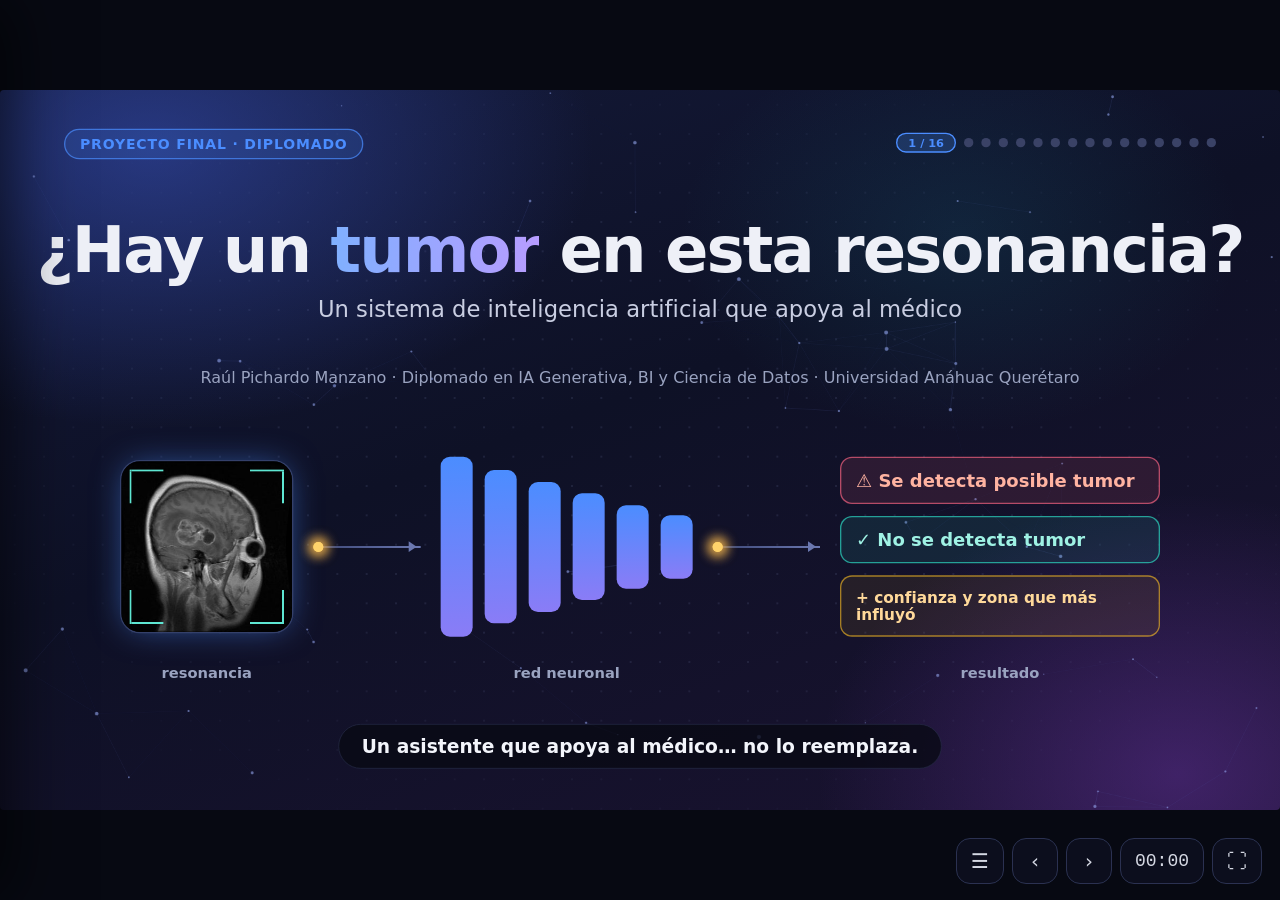
==== commit 252fafee: "Presentación: diapositiva de la red neuronal (arquitectura, normalización y costo del error) Co-Auth" ====
--- a/presentacion/presentacion.html
+++ b/presentacion/presentacion.html
@@ -274,6 +274,37 @@
 .burbuja.bloqueo{align-self:flex-start;background:rgba(240,96,127,.16);border:1px solid rgba(240,96,127,.7);color:#ffc2cf;font-weight:700}
 .cursor::after{content:"▍";animation:parpadeo2 .8s steps(1) infinite;margin-left:2px;color:#9fb4ff}
 @keyframes parpadeo2{50%{opacity:0}}
+
+/* =================== la red neuronal por dentro =================== */
+.arquitectura{display:flex;align-items:stretch;gap:0;height:250px}
+.bloque-red{flex:1;display:flex;flex-direction:column;justify-content:center;align-items:center;text-align:center;gap:8px;padding:16px 12px;border-radius:20px;
+  border:2px solid color-mix(in srgb,var(--c) 70%,transparent);background:color-mix(in srgb,var(--c) 12%,#141a32);transition:box-shadow .5s,transform .5s}
+.bloque-red.vivo{box-shadow:0 0 34px -4px color-mix(in srgb,var(--c) 75%,transparent);transform:translateY(-4px)}
+.bloque-red b{font-size:25px;line-height:1.15}
+.bloque-red small{font-size:18px;color:#c3c9e0;line-height:1.3}
+.bloque-red img{width:92px;height:92px;border-radius:14px;border:2px solid #34406a}
+.bloque-red .mini-capas{display:flex;gap:6px;align-items:center;height:86px}
+.bloque-red .mini-capas i{width:16px;border-radius:5px;background:linear-gradient(180deg,#4b8dff,#8a7cf6);animation:late 2.4s ease-in-out infinite}
+.bloque-red .escala{font-family:var(--mono);font-size:22px;font-weight:700}
+.unir{flex:0 0 46px;position:relative;align-self:center;height:3px;background:#4a5585}
+.unir::after{content:"";position:absolute;right:-2px;top:-6px;border:7px solid transparent;border-left:10px solid #6b78b0}
+.unir i{position:absolute;top:-5px;width:13px;height:13px;border-radius:50%;background:#ffd36b;box-shadow:0 0 14px 4px rgba(255,190,80,.7);animation:viaja 1.6s linear infinite}
+.salidas-red{flex:1.1;display:flex;flex-direction:column;gap:12px}
+.salidas-red .bloque-red{flex:1;padding:10px}
+.datos-entreno{margin-top:16px;display:flex;flex-wrap:wrap;gap:10px;justify-content:center}
+.datos-entreno .chip{font-size:20px;padding:7px 16px}
+.red-abajo{display:grid;grid-template-columns:1fr 1.25fr;gap:26px;margin-top:22px}
+.normal-pasos{display:flex;flex-direction:column;gap:14px;margin-top:12px}
+.normal-pasos div{display:flex;align-items:center;gap:16px;font-size:24px;font-weight:700}
+.normal-pasos span{flex:none;width:52px;height:52px;border-radius:14px;display:grid;place-items:center;font-size:26px;background:#1c2244;border:1px solid #34406a}
+.normal-pasos small{display:block;font-size:18px;font-weight:500;color:var(--tenue)}
+.costo-cab{display:flex;justify-content:space-between;align-items:center;gap:16px}
+.costo-cab input{flex:1;accent-color:var(--naranja);height:30px;cursor:pointer}
+.costo-filas{display:flex;flex-direction:column;gap:9px;margin-top:10px}
+.costo-fila{display:grid;grid-template-columns:200px 1fr 70px;align-items:center;gap:12px;font-size:20px;font-weight:700}
+.costo-fila .pista{height:28px;border-radius:8px;background:#1a2040;overflow:hidden}
+.costo-fila .rel{height:100%;width:0;border-radius:8px;transition:width .7s cubic-bezier(.2,.8,.2,1),background .4s}
+.costo-fila .v{font-family:var(--mono);text-align:right}
 
 /* =================== Power BI simulado =================== */
 .pbi{position:absolute;left:96px;right:96px;top:246px;bottom:132px;border-radius:14px;overflow:hidden;background:#f3f2f1;color:#252423;
@@ -365,7 +396,7 @@
   </section>
 
   <!-- 2 · EL RETO -->
-  <section class="slide" data-titulo="El reto" data-parte="PARTE 1 · EL PROBLEMA" data-color="naranja"
+  <section class="slide" data-titulo="El reto" data-anim="reto" data-parte="PARTE 1 · EL PROBLEMA" data-color="naranja"
     data-narracion="Por eso medimos sobre todo cuántos tumores detecta: la sensibilidad.">
     <h2 class="titulo en">No todos los errores pesan igual</h2><div class="subrayado"></div>
     <div class="cuerpo reto">
@@ -388,7 +419,7 @@
   </section>
 
   <!-- 3 · LOS DATOS -->
-  <section class="slide" data-titulo="Los datos" data-parte="PARTE 2 · LOS DATOS" data-color="verde"
+  <section class="slide" data-titulo="Los datos" data-anim="datos" data-parte="PARTE 2 · LOS DATOS" data-color="verde"
     data-narracion="Casi la mitad eran copias: sin quitarlas, el examen sería trampa.">
     <h2 class="titulo en">La mitad eran copias</h2><div class="subrayado"></div>
     <div class="cuerpo datos">
@@ -417,7 +448,7 @@
   </section>
 
   <!-- 4 · SIN TRAMPA -->
-  <section class="slide" data-titulo="Sin hacer trampa" data-parte="PARTE 2 · LOS DATOS" data-color="morado"
+  <section class="slide" data-titulo="Sin hacer trampa" data-anim="trampa" data-parte="PARTE 2 · LOS DATOS" data-color="morado"
     data-narracion="Como estudiar con exámenes de práctica… y guardar el examen final bajo llave.">
     <h2 class="titulo en">Un examen final que nadie vio</h2><div class="subrayado"></div>
     <div class="cuerpo">
@@ -440,8 +471,58 @@
     </div>
   </section>
 
-  <!-- 5 · EDA -->
-  <section class="slide" data-titulo="Lo que dicen los datos" data-parte="PARTE 3 · ESTADÍSTICA" data-color="amarillo"
+  <!-- 5 · LA RED NEURONAL POR DENTRO -->
+  <section class="slide" data-titulo="La red neuronal por dentro" data-anim="red" data-parte="PARTE 2 · EL MODELO" data-color="morado"
+    data-narracion="Usamos una red que ya sabe ver formas; nosotros entrenamos solo la parte final.">
+    <h2 class="titulo en">La red neuronal por dentro</h2><div class="subrayado"></div>
+    <div class="cuerpo">
+      <div class="arquitectura en" style="--d:.3" aria-label="Arquitectura de la red: imagen, normalización, MobileNetV2 congelada, promedio global, capa densa con dropout y dos salidas">
+        <div class="bloque-red" style="--c:#4b8dff"><img src="img/par_a.jpg" alt=""><b>Imagen</b><small>160 × 160 · 3 canales</small></div>
+        <div class="unir"><i></i></div>
+        <div class="bloque-red" style="--c:#2dd4bf"><span class="escala">0…255<br>→ −1…1</span><b>Normalización</b><small>dentro del modelo</small></div>
+        <div class="unir"><i></i></div>
+        <div class="bloque-red" style="--c:#a78bfa;flex:1.25"><div class="mini-capas"><i style="height:86px"></i><i style="height:72px;animation-delay:.2s"></i><i style="height:58px;animation-delay:.4s"></i><i style="height:44px;animation-delay:.6s"></i><i style="height:32px;animation-delay:.8s"></i></div><b>MobileNetV2</b><small>congelada · ya sabe ver<br>2.26 M parámetros</small></div>
+        <div class="unir"><i></i></div>
+        <div class="bloque-red" style="--c:#4b8dff"><span class="escala">1,280</span><b>Promedio global</b><small>números por imagen</small></div>
+        <div class="unir"><i></i></div>
+        <div class="bloque-red" style="--c:#fbbf24"><span class="escala">256</span><b>Capa densa</b><small>ReLU + dropout 30 %<br>(apaga neuronas al azar)</small></div>
+        <div class="unir"><i></i></div>
+        <div class="salidas-red">
+          <div class="bloque-red" style="--c:#f0607f"><b>¿Tumor?</b><small>sigmoide · 0 a 1</small></div>
+          <div class="bloque-red" style="--c:#fb7a1e"><b>¿Qué tipo?</b><small>softmax · 3 tipos</small></div>
+        </div>
+      </div>
+      <div class="datos-entreno en" style="--d:.6">
+        <span class="chip">Se entrenan <b>328,964</b> parámetros</span>
+        <span class="chip">Adam · tasa <b>0.001</b></span>
+        <span class="chip">Lote <b>64</b></span>
+        <span class="chip">Detención temprana · paciencia <b>8</b></span>
+        <span class="chip">Cada imagen sin tumor pesa <b>≈ 9×</b></span>
+      </div>
+      <div class="red-abajo">
+        <div class="tarjeta brillo c-verde en izq" style="--d:.8;padding:22px 28px">
+          <div class="etiqueta">Normalización de los datos</div>
+          <div class="normal-pasos">
+            <div><span>✂️</span><div>Recorte del cerebro<small>se quita el fondo negro</small></div></div>
+            <div><span>📐</span><div>Mismo tamaño<small>160 × 160 píxeles para todas</small></div></div>
+            <div><span>⚖️</span><div>Misma escala<small>de 0…255 a −1…1, como aprendió MobileNetV2</small></div></div>
+          </div>
+        </div>
+        <div class="tarjeta brillo c-naranja en der" style="--d:1;padding:20px 28px">
+          <div class="costo-cab">
+            <div><div class="etiqueta" style="color:#ffb27a">Costo esperado del error</div><div style="font-size:21px;color:#d7dbea">1 tumor sin detectar = <b class="mono" id="costo-r" style="color:var(--naranja)">20</b> falsas alarmas <span class="tenue">(supuesto)</span></div></div>
+          </div>
+          <label class="sr" for="costo-red">Cuántas falsas alarmas equivale un tumor sin detectar</label>
+          <input id="costo-red" type="range" min="1" max="50" step="1" value="20" style="width:100%">
+          <div class="costo-filas" id="costo-filas"></div>
+          <div class="tenue" style="font-size:16px;margin-top:8px">Costo por cada 100 estudios = (tumores sin detectar × peso + falsas alarmas) ÷ 720 × 100 · errores reales del examen final</div>
+        </div>
+      </div>
+    </div>
+  </section>
+
+  <!-- 6 · EDA -->
+  <section class="slide" data-titulo="Lo que dicen los datos" data-anim="eda" data-parte="PARTE 3 · ESTADÍSTICA" data-color="amarillo"
     data-narracion="La estadística nos avisó de una trampa antes de entrenar.">
     <h2 class="titulo en">Las imágenes sin tumor brillan más</h2><div class="subrayado"></div>
     <div class="cuerpo eda">
@@ -465,7 +546,7 @@
   </section>
 
   <!-- 6 · CÓMO APRENDE -->
-  <section class="slide" data-titulo="Cómo aprende" data-parte="PARTE 4 · LOS MODELOS" data-color="azul"
+  <section class="slide" data-titulo="Cómo aprende" data-anim="aprende" data-parte="PARTE 4 · LOS MODELOS" data-color="azul"
     data-narracion="Cinco competidores, el mismo examen y las mismas reglas.">
     <h2 class="titulo en">Cómo aprende la computadora</h2><div class="subrayado"></div>
     <div class="cuerpo">
@@ -487,7 +568,7 @@
   </section>
 
   <!-- 7 · LA RED APRENDE -->
-  <section class="slide" data-titulo="La red neuronal aprende" data-parte="PARTE 4 · LA RED NEURONAL" data-color="morado"
+  <section class="slide" data-titulo="La red neuronal aprende" data-anim="curva" data-parte="PARTE 4 · LA RED NEURONAL" data-color="morado"
     data-narracion="Se detuvo sola cuando dejó de mejorar con imágenes que no conocía.">
     <h2 class="titulo en">¿La red aprendió bien?</h2><div class="subrayado"></div>
     <div class="cuerpo curva">
@@ -503,7 +584,7 @@
   </section>
 
   <!-- 8 · QUIÉN GANÓ -->
-  <section class="slide" data-titulo="¿Quién ganó?" data-parte="PARTE 5 · RESULTADOS" data-color="verde"
+  <section class="slide" data-titulo="¿Quién ganó?" data-anim="gano" data-parte="PARTE 5 · RESULTADOS" data-color="verde"
     data-narracion="Examen final: 720 imágenes que ningún modelo había visto.">
     <h2 class="titulo en">¿Quién ganó el examen final?</h2><div class="subrayado"></div>
     <div class="cuerpo">
@@ -542,7 +623,7 @@
   </section>
 
   <!-- 11 · ADMINISTRADOR -->
-  <section class="slide" data-titulo="El administrador" data-parte="PARTE 6 · EL SISTEMA" data-color="morado"
+  <section class="slide" data-titulo="El administrador" data-anim="admin" data-parte="PARTE 6 · EL SISTEMA" data-color="morado"
     data-narracion="Bajar el umbral detecta más tumores… a cambio de más falsas alarmas.">
     <h2 class="titulo en">El administrador tiene el control</h2><div class="subrayado"></div>
     <div class="cuerpo admin">
@@ -570,7 +651,7 @@
   </section>
 
   <!-- 12 · DATOS E IA GENERATIVA -->
-  <section class="slide" data-titulo="Datos e IA generativa" data-parte="PARTE 7 · DATOS E IA GENERATIVA" data-color="verde"
+  <section class="slide" data-titulo="Datos e IA generativa" data-anim="bi" data-parte="PARTE 7 · DATOS E IA GENERATIVA" data-color="verde"
     data-narracion="Le preguntas en español; Claude escribe la consulta… solo de lectura.">
     <h2 class="titulo en">Todo queda guardado… y se puede preguntar</h2><div class="subrayado"></div>
     <div class="cuerpo bi">
@@ -584,7 +665,7 @@
   </section>
 
   <!-- 13 · POWER BI: COMPARACIÓN -->
-  <section class="slide" data-titulo="Power BI · Comparación de modelos" data-parte="PARTE 7 · POWER BI" data-color="amarillo"
+  <section class="slide" data-titulo="Power BI · Comparación de modelos" data-anim="pbi1" data-parte="PARTE 7 · POWER BI" data-color="amarillo"
     data-narracion="Tocas un modelo… y todas las gráficas se actualizan, como en Power BI.">
     <h2 class="titulo en">El tablero en Power BI</h2><div class="subrayado"></div>
     <div class="pbi en zoom" style="--d:.3" id="pbi1">
@@ -605,7 +686,7 @@
   </section>
 
   <!-- 14 · POWER BI: ACIERTOS Y ERRORES -->
-  <section class="slide" data-titulo="Power BI · Aciertos y errores" data-parte="PARTE 7 · POWER BI" data-color="amarillo"
+  <section class="slide" data-titulo="Power BI · Aciertos y errores" data-anim="pbi2" data-parte="PARTE 7 · POWER BI" data-color="amarillo"
     data-narracion="En práctica rozó la meta; en el examen final la red quedó en 96.75 %.">
     <h2 class="titulo en">Power BI: aciertos y errores</h2><div class="subrayado"></div>
     <div class="pbi en zoom" style="--d:.3" id="pbi2">
@@ -709,7 +790,7 @@
     pintarPuntos(); pintarLista();
     try { history.replaceState(null, "", "#" + (i + 1)); } catch (e) {}
     animarEntrada(s);
-    (animaciones[i] || (() => {}))(s);
+    (animaciones[s.dataset.anim] || (() => {}))(s);
     if (!relojInicio) relojInicio = Date.now();
   }
   function paso(d) {
@@ -1205,31 +1286,60 @@
     if (desdeCero) { dTumor.setAttribute("stroke-dasharray", `0 ${DL}`); despues(500, () => dTumor.setAttribute("stroke-dasharray", `${(DL * 647 / 720).toFixed(1)} ${DL}`)); }
   }
 
+  /* ---------- costo esperado del error (FN y FP reales de resultados/prueba_resumen.csv) ---------- */
+  const errores = [["Solo brillo", 15, 51], ["Regresión logística", 14, 10], ["Random Forest", 11, 15], ["SVM", 14, 10], ["Red neuronal", 21, 8]];
+  const costoRed = $("#costo-red"), cfilas = $("#costo-filas");
+  errores.forEach(([n]) => {
+    const f = document.createElement("div"); f.className = "costo-fila";
+    const a = document.createElement("span"); a.textContent = n;
+    const p = document.createElement("div"); p.className = "pista"; const r = document.createElement("div"); r.className = "rel"; p.appendChild(r);
+    const v = document.createElement("span"); v.className = "v";
+    f.append(a, p, v); cfilas.appendChild(f);
+  });
+  function pintarCosto(desdeCero) {
+    const k = +costoRed.value; $("#costo-r").textContent = k;
+    const costos = errores.map(([, fn, fp]) => (fn * k + fp) / 720 * 100);
+    const max = Math.max(...costos), min = Math.min(...costos);
+    $$(".costo-fila", cfilas).forEach((f, i) => {
+      const r = f.querySelector(".rel"), v = f.querySelector(".v");
+      v.textContent = costos[i].toFixed(1);
+      r.style.background = costos[i] === min ? "linear-gradient(90deg,#14b8a6,#2dd4bf)" : (errores[i][0] === "Red neuronal" ? "linear-gradient(90deg,#c2410c,#fb7a1e)" : "linear-gradient(90deg,#2f5fd0,#4b8dff)");
+      if (desdeCero) r.style.width = "0";
+      despues(desdeCero ? 900 + i * 110 : 0, () => { r.style.width = Math.max(2, costos[i] / max * 100) + "%"; });
+    });
+    costoRed.setAttribute("aria-valuetext", `un tumor sin detectar equivale a ${k} falsas alarmas`);
+  }
+  costoRed.addEventListener("input", () => pintarCosto(false));
+
   /* ---------- animaciones al entrar a cada diapositiva ---------- */
   const animaciones = {
-    1: s => { // 98 de 100
+    reto: s => { // 98 de 100
       const ds = $$("#rejilla100 i"); ds.forEach(d => d.className = "");
       ds.forEach((d, i) => despues(900 + i * 22, () => { d.className = (i === 37 || i === 81) ? "mal" : "ok"; }));
     },
-    2: s => { $$("#apilada span").forEach(e => { e.style.width = "0"; }); despues(700, () => $$("#apilada span").forEach(e => { e.style.width = e.dataset.ancho + "%"; })); },
-    3: s => {
+    datos: s => { $$("#apilada span").forEach(e => { e.style.width = "0"; }); despues(700, () => $$("#apilada span").forEach(e => { e.style.width = e.dataset.ancho + "%"; })); },
+    trampa: s => {
       const celdas = $$("#kfold span"); let r = 0;
       const ciclo = () => { celdas.forEach(c => c.classList.toggle("prueba", +c.dataset.c === +c.dataset.r && +c.dataset.r <= r)); r = (r + 1) % 6; despues(r === 0 ? 1600 : 900, ciclo); };
       despues(800, ciclo);
     },
-    4: s => { $$(".barra-v", s).forEach(b => { b.style.height = "0"; }); despues(600, () => $$(".barra-v", s).forEach(b => { b.style.height = b.dataset.alto + "px"; })); },
-    5: s => { elegirCompetidor(4); let i = 0; const rota = () => { despues(3600, () => { i = (i + 1) % 5; elegirCompetidor(i); rota(); }); }; despues(1800, () => elegirCompetidor(0)); rota(); },
-    6: s => {
+    eda: s => { $$(".barra-v", s).forEach(b => { b.style.height = "0"; }); despues(600, () => $$(".barra-v", s).forEach(b => { b.style.height = b.dataset.alto + "px"; })); },
+    aprende: s => { elegirCompetidor(4); let i = 0; const rota = () => { despues(3600, () => { i = (i + 1) % 5; elegirCompetidor(i); rota(); }); }; despues(1800, () => elegirCompetidor(0)); rota(); },
+    curva: s => {
       dibujar(pE, 2200, 500); dibujar(pV, 2200, 700);
       [guia, tMejor].forEach(e => e.setAttribute("opacity", 0)); punto.setAttribute("r", 0); halo.setAttribute("r", 0);
       despues(3000, () => { guia.setAttribute("opacity", 1); tMejor.setAttribute("opacity", 1); punto.setAttribute("r", 12);
         let t = 0; const late = () => { t = (t + 1) % 30; halo.setAttribute("r", 12 + t); halo.setAttribute("opacity", (1 - t / 30).toFixed(2)); if (slides[actual] === s) despues(40, late); }; late(); });
     },
-    7: s => { mostrarMetrica(0); },
-    10: s => { rango.value = 10; leerUmbral(); },
-    11: s => { lineasE.forEach((l, i) => dibujar(l, 900, 300 + i * 150)); correrChat(); },
-    12: s => { despues(500, () => actualizarPbi1(true)); },
-    13: s => { despues(500, () => actualizarPbi2(true)); }
+    gano: s => { mostrarMetrica(0); },
+    admin: s => { rango.value = 10; leerUmbral(); },
+    bi: s => { lineasE.forEach((l, i) => dibujar(l, 900, 300 + i * 150)); correrChat(); },
+    pbi1: s => { despues(500, () => actualizarPbi1(true)); },
+    pbi2: s => { despues(500, () => actualizarPbi2(true)); },
+    red: s => {
+      $$(".bloque-red", s).forEach((b, i) => { b.classList.remove("vivo"); despues(500 + i * 260, () => b.classList.add("vivo")); });
+      costoRed.value = 20; pintarCosto(true);
+    }
   };
 
   /* ---------- etiquetas de la portada centradas bajo cada pieza ---------- */
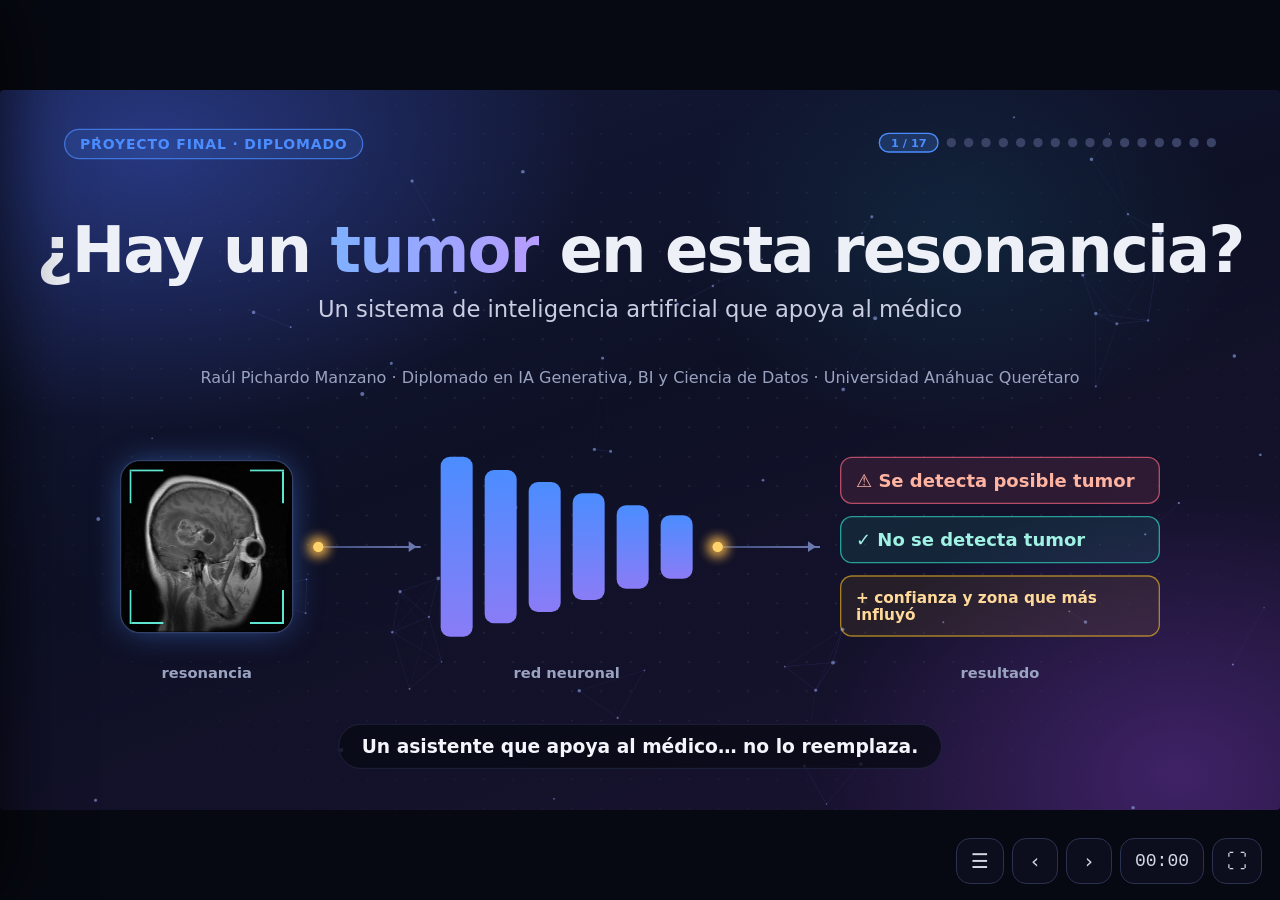
==== commit d1e1e804: "Presentación: diapositiva de los 5 pliegues de la validación cruzada Co-Authored-By: Claude Opus 5.5" ====
--- a/presentacion/presentacion.html
+++ b/presentacion/presentacion.html
@@ -305,6 +305,29 @@
 .costo-fila .pista{height:28px;border-radius:8px;background:#1a2040;overflow:hidden}
 .costo-fila .rel{height:100%;width:0;border-radius:8px;transition:width .7s cubic-bezier(.2,.8,.2,1),background .4s}
 .costo-fila .v{font-family:var(--mono);text-align:right}
+
+/* =================== los 5 pliegues =================== */
+.pliegues{display:grid;grid-template-columns:.95fr 1.35fr;gap:30px}
+.rondas{display:flex;flex-direction:column;gap:12px}
+.ronda{display:grid;grid-template-columns:110px 1fr;align-items:center;gap:12px;cursor:pointer;border-radius:12px;padding:4px 6px;transition:background .3s}
+.ronda:hover{background:#1a2040}
+.ronda label{font-size:21px;font-weight:700;color:#c3c9e0;cursor:pointer}
+.ronda .partes{display:grid;grid-template-columns:repeat(5,1fr);gap:6px}
+.ronda .partes span{height:44px;border-radius:9px;background:rgba(75,141,255,.28);border:1px solid rgba(75,141,255,.55);transition:all .45s}
+.ronda .partes span.val{background:rgba(251,191,36,.85);border-color:#fde68a;box-shadow:0 0 18px rgba(251,191,36,.6)}
+.ronda.act{background:#1c2347}
+.ronda.act label{color:#fff}
+.leyenda-pl{display:flex;gap:22px;font-size:19px;color:var(--tenue);margin-top:6px}
+.leyenda-pl i{display:inline-block;width:16px;height:16px;border-radius:4px;vertical-align:-2px;margin-right:6px}
+.calor{width:100%;border-collapse:separate;border-spacing:6px;table-layout:fixed}
+.calor th{font-size:18px;font-weight:700;color:var(--tenue);padding:2px;transition:color .3s}
+.calor th.act{color:var(--amarillo)}
+.calor th.mod{text-align:left;color:#e3e7f5;font-size:20px;width:190px}
+.calor td{height:58px;border-radius:9px;text-align:center;font-family:var(--mono);font-size:21px;font-weight:800;color:#0b0e1c;transition:background .5s,outline-color .3s;outline:3px solid transparent;outline-offset:-2px}
+.calor td.act{outline-color:#fff}
+.calor td.prom{background:#1b2140!important;color:#e9ecf7;font-size:18px;width:150px}
+.calor th.prom{width:150px}
+.nota-pl{font-size:18px;color:var(--tenue);margin-top:8px}
 
 /* =================== Power BI simulado =================== */
 .pbi{position:absolute;left:96px;right:96px;top:246px;bottom:132px;border-radius:14px;overflow:hidden;background:#f3f2f1;color:#252423;
@@ -607,6 +630,25 @@
     </div>
   </section>
 
+  <!-- · LOS 5 PLIEGUES -->
+  <section class="slide" data-titulo="Los 5 pliegues" data-anim="folds" data-parte="PARTE 5 · RESULTADOS" data-color="amarillo"
+    data-narracion="Cada modelo hizo 5 exámenes de práctica; el promedio dice qué tan estable es.">
+    <h2 class="titulo en">Los 5 pliegues de la validación cruzada</h2><div class="subrayado"></div>
+    <div class="cuerpo pliegues">
+      <div class="tarjeta en izq" style="--d:.3;padding:24px 26px">
+        <div class="etiqueta" style="margin-bottom:14px">2,880 imágenes de entrenamiento en 5 partes de 576</div>
+        <div class="rondas" id="rondas"></div>
+        <div class="leyenda-pl"><span><i style="background:rgba(75,141,255,.6)"></i>aprende · 2,304</span><span><i style="background:#fbbf24"></i>examen de práctica · 576</span></div>
+        <div class="nota-pl">Cada parte: ≈ 517 con tumor y 58–59 sin tumor · imágenes parecidas siempre en la misma parte · clic en una ronda</div>
+      </div>
+      <div class="tarjeta brillo c-amarillo en der" style="--d:.5;padding:22px 26px">
+        <div class="pestanas" id="pestanas-pl" role="tablist" style="margin-bottom:14px"></div>
+        <table class="calor" id="calor" aria-label="Resultado de cada modelo en cada pliegue"></table>
+        <div class="nota-pl" id="nota-pl"></div>
+      </div>
+    </div>
+  </section>
+
   <!-- 10 · LA APP -->
   <section class="slide" data-titulo="La aplicación" data-parte="PARTE 6 · EL SISTEMA" data-color="azul"
     data-narracion="El mapa muestra la zona que más influyó, no la ubicación del tumor.">
@@ -1311,6 +1353,67 @@
   }
   costoRed.addEventListener("input", () => pintarCosto(false));
 
+  /* ---------- los 5 pliegues (resultados/cv_pliegues.csv) ---------- */
+  const CV = [
+    {n: "Solo brillo", sens: [.9768, .9807, .9768, .9845, .9826], esp: [.2034, .3390, .3276, .2712, .2034], fn: [12, 10, 12, 8, 9]},
+    {n: "Regresión logística", sens: [.9884, .9749, .9710, .9787, .9884], esp: [.8814, .8814, .8793, .9153, .8644], fn: [6, 13, 15, 11, 6]},
+    {n: "Random Forest", sens: [.9749, .9729, .9865, .9826, .9845], esp: [.8136, .8136, .7414, .7966, .7458], fn: [13, 14, 7, 9, 8]},
+    {n: "SVM", sens: [.9884, .9710, .9730, .9787, .9903], esp: [.9322, .9153, .9310, .8814, .9153], fn: [6, 15, 14, 11, 5]},
+    {n: "Red neuronal", sens: [.9884, .9749, .9768, .9729, .9884], esp: [.8983, .8644, .9138, .9492, .8983], fn: [6, 13, 12, 14, 6]}
+  ];
+  const METRICAS_PL = [
+    {k: "sens", t: "Detecta tumores", fmt: v => (v * 100).toFixed(1), bueno: v => (v - .965) / .03, nota: "Sensibilidad (%). El umbral se fijó para lograr 98 % en promedio, por eso todos rondan la meta."},
+    {k: "esp", t: "Evita falsas alarmas", fmt: v => (v * 100).toFixed(1), bueno: v => (v - .2) / .75, nota: "Especificidad (%). Aquí sí se separan: el modelo de solo brillo casi no reconoce las imágenes sin tumor."},
+    {k: "fn", t: "Tumores sin detectar", fmt: v => String(v), bueno: v => 1 - (v - 5) / 10, nota: "Tumores sin detectar en cada parte (≈ 517 con tumor). Menos es mejor."}
+  ];
+  let metPl = 0, foldAct = 0;
+  const rondas = $("#rondas"), calor = $("#calor");
+  for (let r = 0; r < 5; r++) {
+    const fila = document.createElement("div"); fila.className = "ronda"; fila.dataset.r = r;
+    const l = document.createElement("label"); l.textContent = `Pliegue ${r + 1}`;
+    const p = document.createElement("div"); p.className = "partes";
+    for (let c = 0; c < 5; c++) { const s = document.createElement("span"); if (c === r) s.className = "val"; p.appendChild(s); }
+    fila.append(l, p); fila.addEventListener("click", () => { elegirFold(r); ciclarFolds(); }); rondas.appendChild(fila);
+  }
+  METRICAS_PL.forEach((m, i) => { const b = document.createElement("button"); b.className = "pestana"; b.textContent = m.t; b.setAttribute("role", "tab"); b.addEventListener("click", () => { metPl = i; pintarCalor(); }); $("#pestanas-pl").appendChild(b); });
+  const media = a => a.reduce((x, y) => x + y, 0) / a.length;
+  const desv = a => { const m = media(a); return Math.sqrt(a.reduce((x, y) => x + (y - m) ** 2, 0) / (a.length - 1)); };
+  function pintarCalor() {
+    const m = METRICAS_PL[metPl];
+    $$("#pestanas-pl .pestana").forEach((b, i) => b.setAttribute("aria-selected", String(i === metPl)));
+    calor.replaceChildren();
+    const cab = document.createElement("tr"); const h0 = document.createElement("th"); h0.className = "mod"; cab.appendChild(h0);
+    for (let c = 0; c < 5; c++) { const th = document.createElement("th"); th.textContent = `P${c + 1}`; th.dataset.c = c; cab.appendChild(th); }
+    const hp = document.createElement("th"); hp.className = "prom"; hp.textContent = "promedio ± desv."; cab.appendChild(hp); calor.appendChild(cab);
+    CV.forEach(mod => {
+      const tr = document.createElement("tr"); const th = document.createElement("th"); th.className = "mod"; th.textContent = mod.n; tr.appendChild(th);
+      mod[m.k].forEach((v, c) => {
+        const td = document.createElement("td"); td.dataset.c = c; td.textContent = m.fmt(v);
+        const t = Math.max(0, Math.min(1, m.bueno(v)));
+        td.style.background = `color-mix(in srgb, #2dd4bf ${(t * 100).toFixed(0)}%, #fb7a1e)`;
+        td.title = `${mod.n} · pliegue ${c + 1}: ${m.fmt(v)}`;
+        tr.appendChild(td);
+      });
+      const tp = document.createElement("td"); tp.className = "prom";
+      const a = mod[m.k], esc = m.k === "fn" ? 1 : 100, dec = m.k === "fn" ? 1 : 1;
+      tp.textContent = `${(media(a) * esc).toFixed(dec)} ± ${(desv(a) * esc).toFixed(dec)}`; tr.appendChild(tp);
+      calor.appendChild(tr);
+    });
+    $("#nota-pl").textContent = m.nota;
+    elegirFold(foldAct);
+  }
+  function elegirFold(r) {
+    foldAct = r;
+    $$(".ronda", rondas).forEach((f, i) => f.classList.toggle("act", i === r));
+    $$("#calor [data-c]").forEach(e => e.classList.toggle("act", +e.dataset.c === r));
+  }
+  function ciclarFolds() {
+    clearTimeout(ciclarFolds.t);
+    const s = slides[actual];
+    const paso = () => { if (slides[actual] !== s || !s.querySelector("#rondas")) return; elegirFold((foldAct + 1) % 5); ciclarFolds.t = despues(2600, paso); };
+    ciclarFolds.t = despues(2600, paso);
+  }
+
   /* ---------- animaciones al entrar a cada diapositiva ---------- */
   const animaciones = {
     reto: s => { // 98 de 100
@@ -1336,6 +1439,7 @@
     bi: s => { lineasE.forEach((l, i) => dibujar(l, 900, 300 + i * 150)); correrChat(); },
     pbi1: s => { despues(500, () => actualizarPbi1(true)); },
     pbi2: s => { despues(500, () => actualizarPbi2(true)); },
+    folds: s => { metPl = 0; foldAct = 0; pintarCalor(); ciclarFolds(); },
     red: s => {
       $$(".bloque-red", s).forEach((b, i) => { b.classList.remove("vivo"); despues(500 + i * 260, () => b.classList.add("vivo")); });
       costoRed.value = 20; pintarCosto(true);
